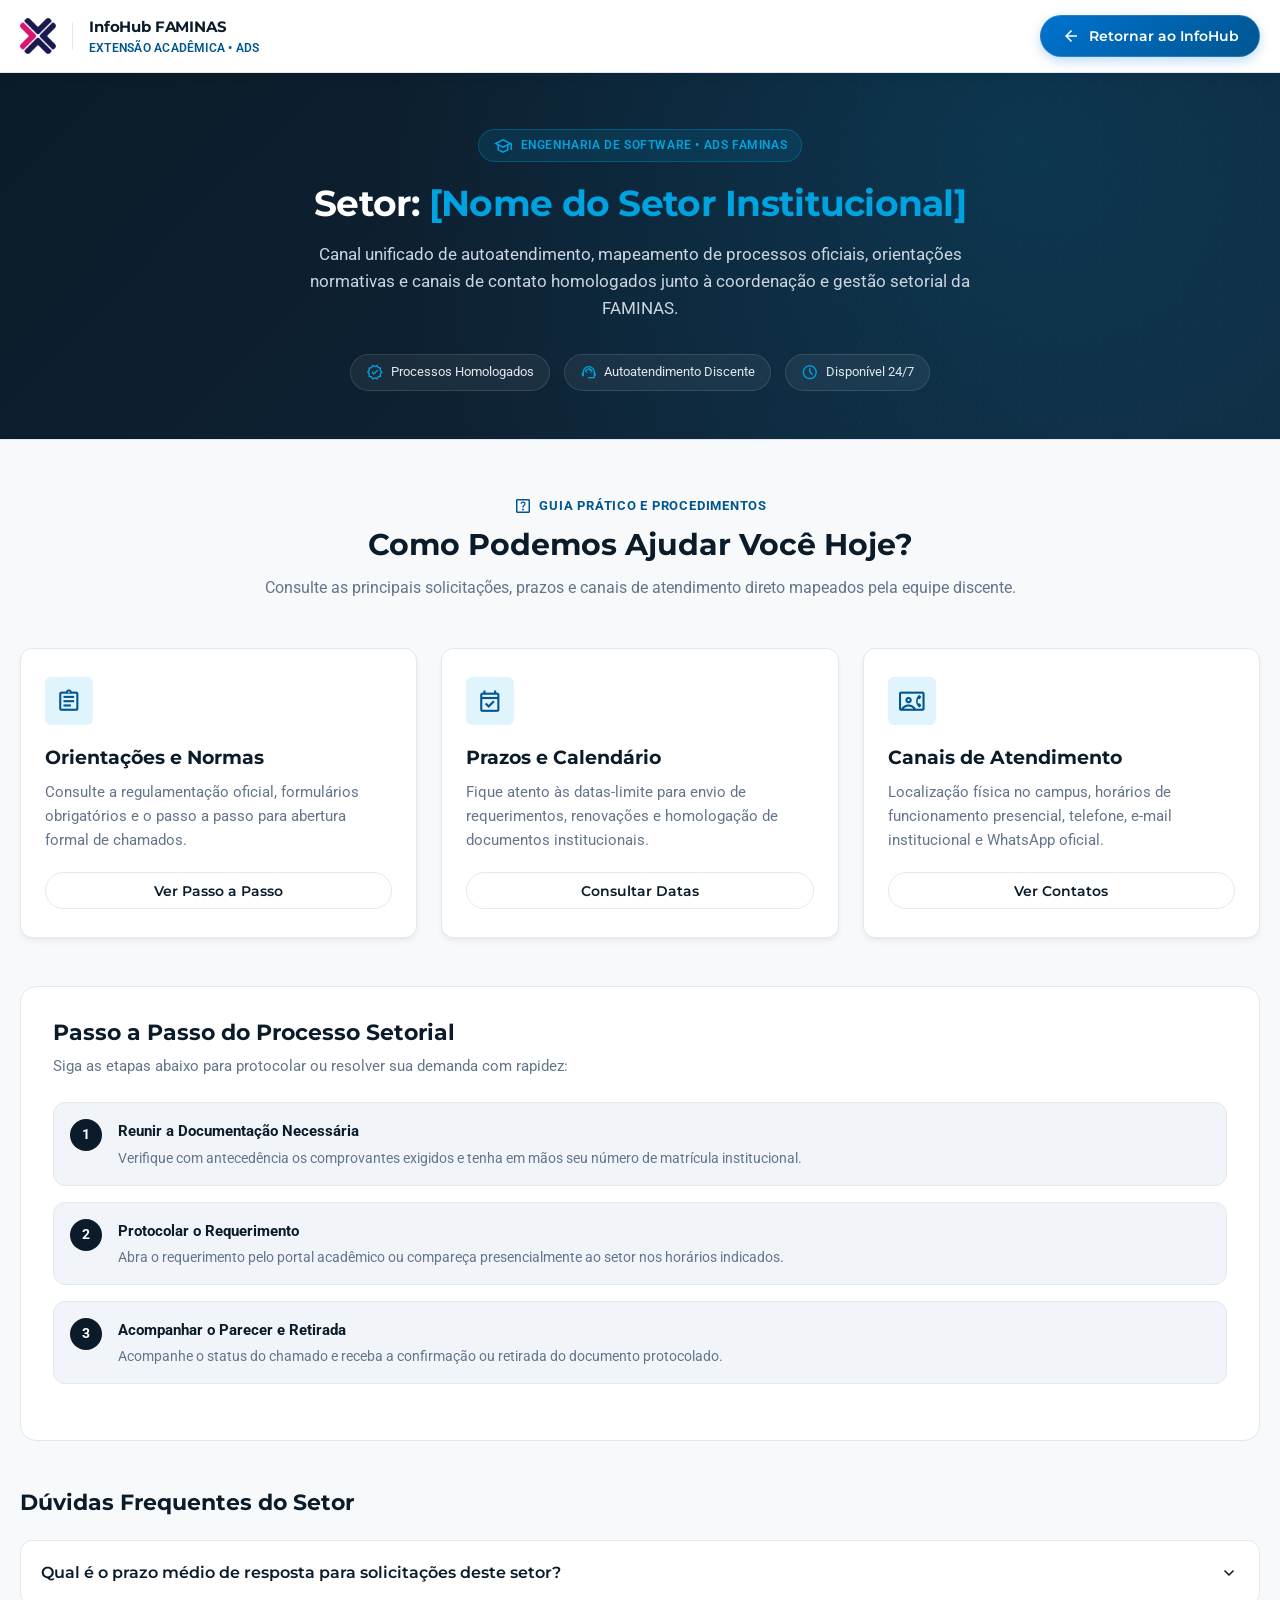
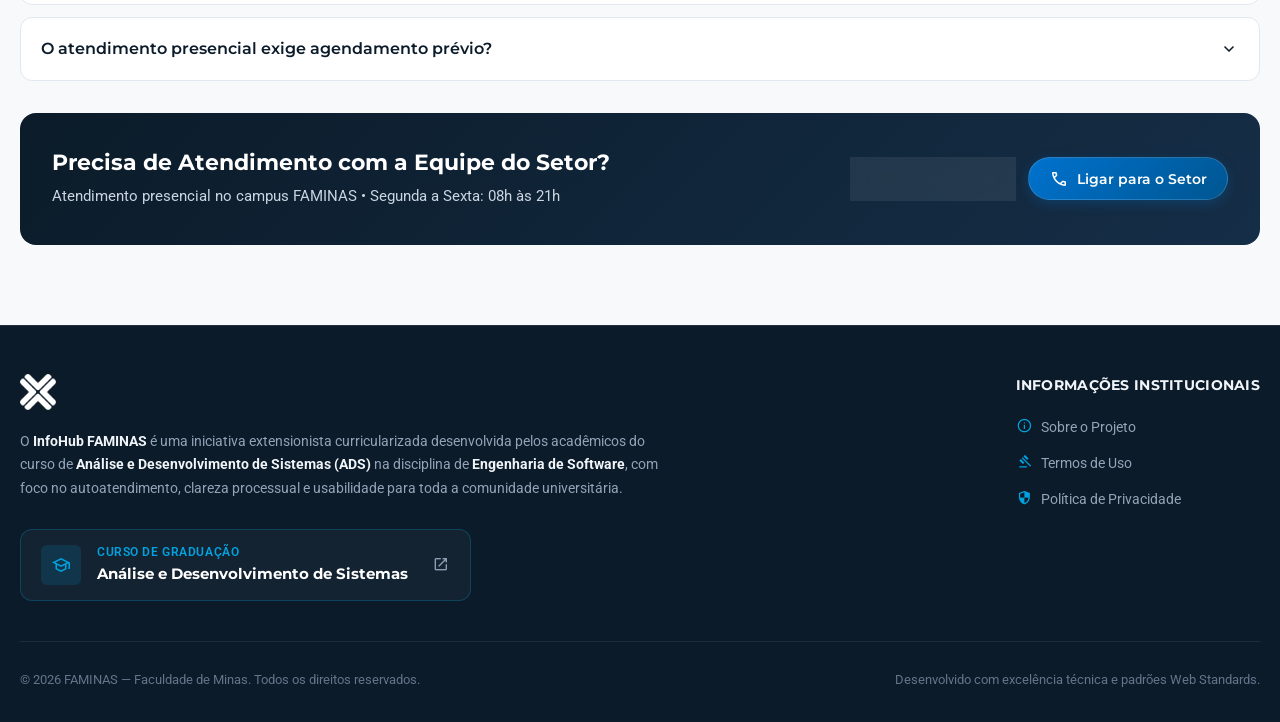
==== index.html @ f0efd8c1 "Initial commit: InfoHub Faminas Template" ====
<!DOCTYPE html>
<html lang="pt-BR">

<head>
  <meta charset="UTF-8" />
  <meta name="viewport" content="width=device-width, initial-scale=1.0" />
  
  <!-- ====================================================================
       ATENÇÃO ESTUDANTES: 
       Ajuste a tag <title> e a <meta description> para o nome do seu setor.
       Exemplo: "Achados e Perdidos — InfoHub FAMINAS"
       ==================================================================== -->
  <title>Setor: [Nome do Setor] — InfoHub FAMINAS</title>
  <meta name="description"
    content="Canal de autoatendimento institucional desenvolvido pelos discentes de Análise e Desenvolvimento de Sistemas (ADS) na disciplina de Engenharia de Software da FAMINAS." />

  <link rel="icon" type="image/png" href="./assets/images/logo-faminas.png" />

  <!-- Google Fonts & Material Symbols Oficiais FAMINAS -->
  <link rel="preconnect" href="https://fonts.googleapis.com" />
  <link rel="preconnect" href="https://fonts.gstatic.com" crossorigin />
  <link
    href="https://fonts.googleapis.com/css2?family=Montserrat:wght@500;600;700&family=Red+Hat+Display:wght@500;700&family=Roboto:wght@300;400;500;700&display=swap"
    rel="stylesheet" />
  <link href="https://fonts.googleapis.com/css2?family=Material+Symbols+Outlined:opsz,wght,FILL,GRAD@24,400,0,0"
    rel="stylesheet" />

  <!-- Folhas de Estilo Institucionais (NÃO ALTERAR) -->
  <link rel="stylesheet" href="./css/variables.css" />
  <link rel="stylesheet" href="./css/base.css" />
  <link rel="stylesheet" href="./css/layout.css" />
  <link rel="stylesheet" href="./css/modais.css" />

  <!-- Folha de Estilo Customizada dos Estudantes (LIVRE PARA EDIÇÃO) -->
  <link rel="stylesheet" href="./css/custom.css" />
</head>

<body>
  <!-- ====================================================================
       CABEÇALHO INSTITUCIONAL OFICIAL (NÃO ALTERAR)
       O botão de ação direciona o discente de volta ao InfoHub principal.
       ==================================================================== -->
  <header id="main-header" class="site-header">
    <div class="header-container container">
      <div class="brand-wrapper">
        <a href="https://infohub-faminas.vercel.app" class="brand-link" aria-label="InfoHub FAMINAS - Página Inicial">
          <img src="./assets/images/logo-faminas.png" alt="Logomarca Oficial FAMINAS" class="brand-logo" />
        </a>
        <div class="brand-divider" aria-hidden="true"></div>
        <div class="brand-meta">
          <span class="brand-title">InfoHub FAMINAS</span>
          <span class="brand-subtitle">Extensão Acadêmica • ADS</span>
        </div>
      </div>

      <div class="header-actions">
        <!-- Botão oficial de retorno ao Hub Principal -->
        <a 
          href="https://infohub-faminas.vercel.app" 
          class="btn btn-primary-highlight btn-portal" 
          id="link-retornar-hub"
          aria-label="Retornar à página inicial do InfoHub FAMINAS"
        >
          <span class="material-symbols-outlined" aria-hidden="true">arrow_back</span>
          <span>Retornar ao InfoHub</span>
        </a>
      </div>
    </div>
  </header>

  <!-- Área Principal da Solução Setorial -->
  <main id="main-content">
    <!-- ====================================================================
         SEÇÃO HERO INSTITUCIONAL
         ESTUDANTES: Ajuste APENAS o Título do Setor e a Descrição do Setor.
         As tags institucionais e badges não devem ser removidas.
         ==================================================================== -->
    <section id="hero" class="hero-section" aria-labelledby="hero-heading">
      <div class="hero-content container">
        <div class="hero-tag">
          <span class="material-symbols-outlined" aria-hidden="true">school</span>
          Engenharia de Software • ADS FAMINAS
        </div>

        <!-- [EDITÁVEL]: Nome do Setor -->
        <h1 id="hero-heading" class="hero-title">
          Setor: <span>[Nome do Setor Institucional]</span>
        </h1>

        <!-- [EDITÁVEL]: Descrição e Propósito do Setor apurados na entrevista -->
        <p class="hero-description">
          Canal unificado de autoatendimento, mapeamento de processos oficiais, orientações normativas e canais de contato homologados junto à coordenação e gestão setorial da FAMINAS.
        </p>

        <div class="hero-badges-group" aria-label="Informações do autoatendimento">
          <div class="hero-badge-item">
            <span class="material-symbols-outlined" aria-hidden="true">verified</span>
            <span>Processos Homologados</span>
          </div>
          <div class="hero-badge-item">
            <span class="material-symbols-outlined" aria-hidden="true">support_agent</span>
            <span>Autoatendimento Discente</span>
          </div>
          <div class="hero-badge-item">
            <span class="material-symbols-outlined" aria-hidden="true">schedule</span>
            <span>Disponível 24/7</span>
          </div>
        </div>
      </div>
    </section>

    <!-- ====================================================================
         ÁREA CENTRAL LIVRE PARA OS ESTUDANTES (FEATURES DO SETOR)
         Vocês têm total liberdade para estruturar esta área central conforme
         os requisitos, fluxos e necessidades identificados nas entrevistas.
         
         REQUISITO: Utilize HTML5 semântico (section, article, div, ul, details).
         Para criar estilos novos, edite o arquivo "css/custom.css".
         ==================================================================== -->
    <section id="features" class="sector-content-section" aria-labelledby="sector-content-heading">
      <div class="container">
        
        <!-- Cabeçalho da Seção Central -->
        <div class="sector-section-header">
          <div class="sector-section-tag">
            <span class="material-symbols-outlined" aria-hidden="true">help_center</span>
            <span>Guia Prático e Procedimentos</span>
          </div>
          <h2 id="sector-content-heading" class="sector-section-title">
            Como Podemos Ajudar Você Hoje?
          </h2>
          <p class="sector-section-subtitle">
            Consulte as principais solicitações, prazos e canais de atendimento direto mapeados pela equipe discente.
          </p>
        </div>

        <!-- EXEMPLO DE BLOCO 1: Grid de Tópicos / Serviços Frequentes -->
        <div class="sector-grid">
          <article class="sector-card">
            <div class="sector-card-icon" aria-hidden="true">
              <span class="material-symbols-outlined">assignment</span>
            </div>
            <h3 class="sector-card-title">Orientações e Normas</h3>
            <p class="sector-card-text">
              Consulte a regulamentação oficial, formulários obrigatórios e o passo a passo para abertura formal de chamados.
            </p>
            <a href="#fluxo" class="btn btn-outline-light" style="color: var(--color-primary-navy) !important; border-color: var(--color-border);">
              Ver Passo a Passo
            </a>
          </article>

          <article class="sector-card">
            <div class="sector-card-icon" aria-hidden="true">
              <span class="material-symbols-outlined">event_available</span>
            </div>
            <h3 class="sector-card-title">Prazos e Calendário</h3>
            <p class="sector-card-text">
              Fique atento às datas-limite para envio de requerimentos, renovações e homologação de documentos institucionais.
            </p>
            <a href="#prazos" class="btn btn-outline-light" style="color: var(--color-primary-navy) !important; border-color: var(--color-border);">
              Consultar Datas
            </a>
          </article>

          <article class="sector-card">
            <div class="sector-card-icon" aria-hidden="true">
              <span class="material-symbols-outlined">contact_phone</span>
            </div>
            <h3 class="sector-card-title">Canais de Atendimento</h3>
            <p class="sector-card-text">
              Localização física no campus, horários de funcionamento presencial, telefone, e-mail institucional e WhatsApp oficial.
            </p>
            <a href="#contato" class="btn btn-outline-light" style="color: var(--color-primary-navy) !important; border-color: var(--color-border);">
              Ver Contatos
            </a>
          </article>
        </div>

        <!-- EXEMPLO DE BLOCO 2: Fluxo Passo a Passo -->
        <div id="fluxo" style="margin-top: 3rem; background: var(--color-bg-card); padding: 2rem; border-radius: var(--radius-lg); border: 1px solid var(--color-border);">
          <h3 style="font-size: 1.35rem; color: var(--color-primary-navy); margin-bottom: 0.5rem;">
            Passo a Passo do Processo Setorial
          </h3>
          <p style="color: var(--color-text-muted); font-size: 0.95rem; margin-bottom: 1.5rem;">
            Siga as etapas abaixo para protocolar ou resolver sua demanda com rapidez:
          </p>

          <ol class="process-steps-list">
            <li class="process-step-item">
              <span class="step-number">1</span>
              <div class="step-content">
                <strong>Reunir a Documentação Necessária</strong>
                <p>Verifique com antecedência os comprovantes exigidos e tenha em mãos seu número de matrícula institucional.</p>
              </div>
            </li>
            <li class="process-step-item">
              <span class="step-number">2</span>
              <div class="step-content">
                <strong>Protocolar o Requerimento</strong>
                <p>Abra o requerimento pelo portal acadêmico ou compareça presencialmente ao setor nos horários indicados.</p>
              </div>
            </li>
            <li class="process-step-item">
              <span class="step-number">3</span>
              <div class="step-content">
                <strong>Acompanhar o Parecer e Retirada</strong>
                <p>Acompanhe o status do chamado e receba a confirmação ou retirada do documento protocolado.</p>
              </div>
            </li>
          </ol>
        </div>

        <!-- EXEMPLO DE BLOCO 3: Perguntas Frequentes (FAQ) -->
        <div style="margin-top: 3rem;">
          <h3 style="font-size: 1.35rem; color: var(--color-primary-navy); margin-bottom: 1rem;">
            Dúvidas Frequentes do Setor
          </h3>
          <div class="faq-accordion">
            <details class="faq-item">
              <summary class="faq-summary">
                <span>Qual é o prazo médio de resposta para solicitações deste setor?</span>
                <span class="material-symbols-outlined" aria-hidden="true">expand_more</span>
              </summary>
              <div class="faq-content">
                O prazo de análise institucional varia entre 2 a 5 dias úteis, dependendo da complexidade do requerimento e do calendário acadêmico vigente.
              </div>
            </details>
            <details class="faq-item">
              <summary class="faq-summary">
                <span>O atendimento presencial exige agendamento prévio?</span>
                <span class="material-symbols-outlined" aria-hidden="true">expand_more</span>
              </summary>
              <div class="faq-content">
                Para a maioria dos serviços o atendimento é por ordem de chegada na recepção do setor. Em períodos de pico de matrícula ou eventos especiais, recomenda-se verificar aviso oficial.
              </div>
            </details>
          </div>
        </div>

        <!-- EXEMPLO DE BLOCO 4: Banner de Contato Oficial -->
        <div id="contato" class="contact-banner">
          <div class="contact-banner-meta">
            <h3>Precisa de Atendimento com a Equipe do Setor?</h3>
            <p>Atendimento presencial no campus FAMINAS • Segunda a Sexta: 08h às 21h</p>
          </div>
          <div class="contact-banner-actions">
            <a href="mailto:atendimento@faminas.edu.br" class="btn btn-outline-light">
              <span class="material-symbols-outlined" aria-hidden="true">mail</span>
              <span>Enviar E-mail</span>
            </a>
            <a href="tel:+553237297000" class="btn btn-primary-highlight">
              <span class="material-symbols-outlined" aria-hidden="true">call</span>
              <span>Ligar para o Setor</span>
            </a>
          </div>
        </div>

      </div>
    </section>
  </main>

  <!-- ====================================================================
       RODAPÉ INSTITUCIONAL OFICIAL (RIGOROSAMENTE INALTERADO)
       Preserva a identidade, créditos acadêmicos de ADS e modais legais.
       ==================================================================== -->
  <footer id="main-footer" class="site-footer">
    <div class="footer-main">
      <div class="footer-info">
        <img src="./assets/images/logo-faminas.png" alt="FAMINAS" class="footer-logo" />
        <p class="footer-text">
          O <strong>InfoHub FAMINAS</strong> é uma iniciativa extensionista curricularizada desenvolvida pelos
          acadêmicos do curso de <strong>Análise e Desenvolvimento de Sistemas (ADS)</strong> na disciplina de
          <strong>Engenharia de Software</strong>, com foco no autoatendimento, clareza processual e usabilidade para
          toda a comunidade universitária.
        </p>

        <div class="footer-course-highlight">
          <a 
            href="https://www.unifaminas.edu.br/cursos/analise-e-desenvolvimento-de-sistemas" 
            target="_blank" 
            rel="noopener noreferrer" 
            class="footer-course-card"
            id="link-curso-ads"
            aria-label="Conheça o curso de Análise e Desenvolvimento de Sistemas na UNIFAMINAS em nova janela"
          >
            <div class="footer-course-icon" aria-hidden="true">
              <span class="material-symbols-outlined">school</span>
            </div>
            <div class="footer-course-meta">
              <span class="footer-course-label">Curso de Graduação</span>
              <strong class="footer-course-title">Análise e Desenvolvimento de Sistemas</strong>
            </div>
            <span class="material-symbols-outlined footer-course-arrow" aria-hidden="true">open_in_new</span>
          </a>
        </div>
      </div>

      <div class="footer-links-group">
        <span class="footer-links-title">Informações Institucionais</span>
        <nav class="footer-nav" aria-label="Links institucionais e termos">
          <button type="button" class="footer-link-btn" id="btn-modal-sobre" data-modal="sobre">
            <span class="material-symbols-outlined" aria-hidden="true">info</span>
            Sobre o Projeto
          </button>
          <button type="button" class="footer-link-btn" id="btn-modal-termos" data-modal="termos">
            <span class="material-symbols-outlined" aria-hidden="true">gavel</span>
            Termos de Uso
          </button>
          <button type="button" class="footer-link-btn" id="btn-modal-privacidade" data-modal="privacidade">
            <span class="material-symbols-outlined" aria-hidden="true">security</span>
            Política de Privacidade
          </button>
        </nav>
      </div>
    </div>

    <div class="footer-bottom">
      <p>&copy; 2026 FAMINAS — Faculdade de Minas. Todos os direitos reservados.</p>
      <p>Desenvolvido com excelência técnica e padrões Web Standards.</p>
    </div>
  </footer>

  <!-- Contêiner de Modais Sobrepostos -->
  <div id="modals-root" aria-live="polite"></div>

  <!-- Script de Inicialização da Aplicação -->
  <script type="module" src="./js/app.js"></script>
</body>

</html>
---- css/variables.css ----
/* ==========================================================================
   DESIGN TOKENS INSTITUCIONAIS - FAMINAS / EDUCAHUB
   ATENÇÃO ESTUDANTES: NÃO ALTERE ESTE ARQUIVO!
   As cores, tipografia, raios e sombras oficiais devem permanecer inalterados
   para garantir a identidade visual unificada do ecossistema FAMINAS.
   Para estilos específicos do seu setor, utilize exclusivamente: css/custom.css
   ========================================================================== */

:root {
  /* Cores Primárias e Institucionais */
  --color-primary-navy: #0B1B29;
  --color-primary-navy-light: #132A3E;
  --color-primary-blue: #005691;
  --color-primary-accent: #0072CE;
  --color-cyan-faminas: #00A3E0;
  --color-cyan-faminas-soft: rgba(0, 163, 224, 0.12);

  /* Neutros e Superfícies */
  --color-bg-page: #F8F9FA;
  --color-bg-card: #FFFFFF;
  --color-bg-surface: #F1F5F9;
  --color-bg-subtle: #E9ECEF;
  --color-border: #E2E8F0;
  --color-border-hover: #CBD5E1;

  /* Tipografia e Textos */
  --color-text-main: #1E293B;
  --color-text-muted: #64748B;
  --color-text-light: #94A3B8;
  --color-text-inverse: #FFFFFF;
  --color-text-inverse-muted: #CBD5E1;

  /* Status e Alertas */
  --color-status-active: #10B981;
  --color-status-active-bg: rgba(16, 185, 129, 0.12);
  --color-status-pending: #F59E0B;
  --color-status-pending-bg: rgba(245, 158, 11, 0.12);

  /* Tipografia Oficial */
  --font-family-base: 'Roboto', -apple-system, BlinkMacSystemFont, 'Segoe UI', sans-serif;
  --font-family-heading: 'Montserrat', 'Red Hat Display', sans-serif;

  /* Dimensões, Espaçamentos e Raios */
  --radius-sm: 6px;
  --radius-md: 12px;
  --radius-lg: 16px;
  --radius-pill: 9999px;

  /* Sombras */
  --shadow-sm: 0 1px 2px 0 rgba(11, 27, 41, 0.05);
  --shadow-card: 0 4px 6px -1px rgba(11, 27, 41, 0.06), 0 2px 4px -2px rgba(11, 27, 41, 0.04);
  --shadow-hover: 0 12px 20px -3px rgba(11, 27, 41, 0.12), 0 4px 6px -4px rgba(11, 27, 41, 0.08);
  --shadow-header: 0 2px 10px rgba(11, 27, 41, 0.08);

  /* Transições */
  --transition-fast: 0.2s ease;
  --transition-smooth: 0.3s cubic-bezier(0.4, 0, 0.2, 1);
  --max-width: 1280px;
}
---- css/base.css ----
/* ==========================================================================
   ESTILOS BASE, RESET SEMÂNTICO E UTILITÁRIOS - NÃO ALTERAR
   Garante a consistência de renderização em todos os navegadores.
   ========================================================================== */

*, *::before, *::after {
  box-sizing: border-box;
  margin: 0;
  padding: 0;
}

html {
  scroll-behavior: smooth;
  font-size: 16px;
}

body {
  font-family: var(--font-family-base);
  background-color: var(--color-bg-page);
  color: var(--color-text-main);
  line-height: 1.6;
  min-height: 100vh;
  display: flex;
  flex-direction: column;
  -webkit-font-smoothing: antialiased;
}

main {
  flex: 1;
}

/* Tipografia Base */
h1, h2, h3, h4, h5, h6 {
  font-family: var(--font-family-heading);
  color: var(--color-primary-navy);
  font-weight: 700;
  line-height: 1.25;
}

a {
  color: var(--color-primary-blue);
  text-decoration: none;
  transition: color var(--transition-fast);
}

a:hover {
  color: var(--color-primary-accent);
}

img {
  max-width: 100%;
  height: auto;
  display: block;
}

/* Container de Largura Padrão */
.container {
  width: 100%;
  max-width: var(--max-width);
  margin: 0 auto;
  padding: 0 1.25rem;
}

/* Botões Institucionais */
.btn {
  display: inline-flex;
  align-items: center;
  justify-content: center;
  gap: 0.5rem;
  padding: 0.65rem 1.25rem;
  font-family: var(--font-family-heading);
  font-size: 0.875rem;
  font-weight: 600;
  border-radius: var(--radius-pill);
  cursor: pointer;
  border: 1px solid transparent;
  transition: all var(--transition-smooth);
  text-decoration: none;
  line-height: 1;
}

.btn-primary-highlight {
  background: linear-gradient(135deg, var(--color-primary-accent) 0%, var(--color-primary-blue) 100%);
  color: var(--color-text-inverse) !important;
  box-shadow: 0 4px 12px rgba(0, 114, 206, 0.25);
  border: 1px solid rgba(255, 255, 255, 0.15);
}

.btn-primary-highlight:hover {
  background: linear-gradient(135deg, var(--color-cyan-faminas) 0%, var(--color-primary-accent) 100%);
  color: var(--color-text-inverse) !important;
  box-shadow: 0 6px 16px rgba(0, 163, 224, 0.35);
  transform: translateY(-1px);
}

.btn-outline-light {
  background: rgba(255, 255, 255, 0.08);
  color: var(--color-text-inverse) !important;
  border: 1px solid rgba(255, 255, 255, 0.25);
  backdrop-filter: blur(8px);
}

.btn-outline-light:hover {
  background: rgba(255, 255, 255, 0.18);
  border-color: rgba(255, 255, 255, 0.4);
}

/* Badges Institucionais */
.badge-pill {
  display: inline-flex;
  align-items: center;
  gap: 0.35rem;
  padding: 0.35rem 0.85rem;
  font-size: 0.75rem;
  font-weight: 600;
  border-radius: var(--radius-pill);
  letter-spacing: 0.03em;
  text-transform: uppercase;
}

.badge-cyan {
  background-color: var(--color-cyan-faminas-soft);
  color: var(--color-cyan-faminas);
  border: 1px solid rgba(0, 163, 224, 0.3);
}

.badge-navy {
  background-color: rgba(11, 27, 41, 0.08);
  color: var(--color-primary-navy);
  border: 1px solid rgba(11, 27, 41, 0.15);
}

/* Ícones de Fonte Material Symbols */
.material-symbols-outlined {
  font-family: 'Material Symbols Outlined';
  font-weight: normal;
  font-style: normal;
  font-size: 1.25rem;
  line-height: 1;
  display: inline-block;
  white-space: nowrap;
  vertical-align: middle;
}
---- css/layout.css ----
/* ==========================================================================
   LAYOUT INSTITUCIONAL: HEADER, HERO & FOOTER - NÃO ALTERAR
   Garante a identidade visual padrão do InfoHub FAMINAS.
   ========================================================================== */

/* ==========================================================================
   HEADER INSTITUCIONAL
   ========================================================================== */
.site-header {
  position: sticky;
  top: 0;
  z-index: 900;
  background-color: var(--color-bg-card);
  border-bottom: 1px solid var(--color-border);
  box-shadow: 0 2px 12px rgba(11, 27, 41, 0.06);
}

.header-container {
  display: flex;
  align-items: center;
  justify-content: space-between;
  height: 4.5rem;
  padding: 0 1.25rem;
}

.brand-wrapper {
  display: flex;
  align-items: center;
  gap: 1rem;
  flex-shrink: 0;
}

.brand-link {
  display: flex;
  align-items: center;
  text-decoration: none;
}

.brand-logo {
  height: 2.25rem;
  width: auto;
  object-fit: contain;
  flex-shrink: 0;
}

.brand-divider {
  width: 1px;
  height: 1.75rem;
  background-color: var(--color-border);
}

.brand-meta {
  display: flex;
  flex-direction: column;
  justify-content: center;
}

.brand-title {
  font-family: var(--font-family-heading);
  font-size: 0.95rem;
  font-weight: 700;
  color: var(--color-primary-navy);
  letter-spacing: -0.01em;
  white-space: nowrap;
}

.brand-subtitle {
  font-size: 0.72rem;
  color: var(--color-primary-blue);
  font-weight: 600;
  letter-spacing: 0.02em;
  text-transform: uppercase;
  white-space: nowrap;
}

.header-actions {
  display: flex;
  align-items: center;
  gap: 0.75rem;
  flex-shrink: 0;
}

/* ==========================================================================
   HERO SECTION INSTITUCIONAL
   ========================================================================== */
.hero-section {
  position: relative;
  background: radial-gradient(circle at 80% 20%, rgba(0, 163, 224, 0.15) 0%, transparent 60%),
              linear-gradient(135deg, var(--color-primary-navy) 0%, #11283D 100%);
  color: var(--color-text-inverse);
  padding: 3.5rem 1.25rem 3rem;
  border-bottom: 1px solid var(--color-border);
  overflow: hidden;
}

.hero-section::before {
  content: '';
  position: absolute;
  top: 0;
  right: 0;
  width: 450px;
  height: 100%;
  background-image: radial-gradient(rgba(0, 114, 206, 0.12) 1px, transparent 1px);
  background-size: 20px 20px;
  opacity: 0.8;
  pointer-events: none;
}

.hero-content {
  position: relative;
  max-width: 840px;
  margin: 0 auto;
  text-align: center;
}

.hero-tag {
  display: inline-flex;
  align-items: center;
  gap: 0.5rem;
  background: rgba(0, 163, 224, 0.12);
  color: var(--color-cyan-faminas);
  border: 1px solid rgba(0, 163, 224, 0.3);
  padding: 0.35rem 0.85rem;
  border-radius: var(--radius-pill);
  font-size: 0.75rem;
  font-weight: 600;
  letter-spacing: 0.05em;
  text-transform: uppercase;
  margin-bottom: 1.25rem;
}

.hero-title {
  font-size: 2.25rem;
  color: var(--color-text-inverse);
  margin-bottom: 1rem;
  letter-spacing: -0.02em;
  line-height: 1.2;
}

.hero-title span {
  color: var(--color-cyan-faminas);
}

.hero-description {
  font-size: 1.05rem;
  color: var(--color-text-inverse-muted);
  max-width: 720px;
  margin: 0 auto 2rem;
  line-height: 1.6;
}

.hero-badges-group {
  display: flex;
  flex-wrap: wrap;
  justify-content: center;
  gap: 0.85rem;
}

.hero-badge-item {
  display: inline-flex;
  align-items: center;
  gap: 0.4rem;
  background: rgba(255, 255, 255, 0.06);
  border: 1px solid rgba(255, 255, 255, 0.12);
  padding: 0.45rem 0.95rem;
  border-radius: var(--radius-pill);
  font-size: 0.8rem;
  color: #E2E8F0;
  backdrop-filter: blur(4px);
}

.hero-badge-item .material-symbols-outlined {
  color: var(--color-cyan-faminas);
  font-size: 1.1rem;
}

/* ==========================================================================
   SEÇÃO DO CONTEÚDO CENTRAL DO SETOR
   ========================================================================== */
.sector-content-section {
  padding: 3.5rem 0 5rem;
  background-color: var(--color-bg-page);
}

.sector-section-header {
  text-align: center;
  max-width: 780px;
  margin: 0 auto 3rem;
}

.sector-section-tag {
  display: inline-flex;
  align-items: center;
  gap: 0.4rem;
  color: var(--color-primary-blue);
  font-size: 0.8rem;
  font-weight: 700;
  text-transform: uppercase;
  letter-spacing: 0.06em;
  margin-bottom: 0.6rem;
}

.sector-section-title {
  font-size: 1.85rem;
  color: var(--color-primary-navy);
  margin-bottom: 0.75rem;
}

.sector-section-subtitle {
  font-size: 1rem;
  color: var(--color-text-muted);
  line-height: 1.6;
}

/* ==========================================================================
   FOOTER INSTITUCIONAL - RIGOROSAMENTE INALTERADO
   ========================================================================== */
.site-footer {
  background-color: var(--color-primary-navy);
  color: var(--color-text-inverse-muted);
  border-top: 1px solid rgba(255, 255, 255, 0.1);
  padding: 3rem 1.25rem 2rem;
  margin-top: auto;
}

.footer-main {
  display: flex;
  flex-direction: column;
  gap: 2rem;
  max-width: var(--max-width);
  margin: 0 auto;
  padding-bottom: 2.5rem;
  border-bottom: 1px solid rgba(255, 255, 255, 0.08);
}

@media (min-width: 768px) {
  .footer-main {
    flex-direction: row;
    justify-content: space-between;
    align-items: flex-start;
  }
}

.footer-info {
  max-width: 650px;
}

.footer-logo {
  height: 2.25rem;
  width: auto;
  margin-bottom: 1.25rem;
  filter: brightness(0) invert(1);
}

.footer-text {
  font-size: 0.9rem;
  line-height: 1.65;
  color: #94A3B8;
  margin-bottom: 1.75rem;
}

.footer-text strong {
  color: #F1F5F9;
}

/* Card em destaque para o curso de ADS */
.footer-course-highlight {
  margin-top: 0.5rem;
}

.footer-course-card {
  display: inline-flex;
  align-items: center;
  gap: 1rem;
  padding: 0.85rem 1.25rem;
  background: rgba(255, 255, 255, 0.04);
  border: 1px solid rgba(0, 163, 224, 0.25);
  border-radius: var(--radius-md);
  text-decoration: none;
  transition: all var(--transition-smooth);
}

.footer-course-card:hover {
  background: rgba(0, 163, 224, 0.1);
  border-color: var(--color-cyan-faminas);
  transform: translateY(-2px);
  box-shadow: 0 4px 14px rgba(0, 163, 224, 0.2);
}

.footer-course-icon {
  display: flex;
  align-items: center;
  justify-content: center;
  width: 2.5rem;
  height: 2.5rem;
  background: rgba(0, 163, 224, 0.15);
  border-radius: var(--radius-sm);
  color: var(--color-cyan-faminas);
}

.footer-course-meta {
  display: flex;
  flex-direction: column;
}

.footer-course-label {
  font-size: 0.72rem;
  text-transform: uppercase;
  letter-spacing: 0.05em;
  color: var(--color-cyan-faminas);
  font-weight: 600;
}

.footer-course-title {
  font-family: var(--font-family-heading);
  font-size: 0.95rem;
  color: #FFFFFF;
  font-weight: 700;
}

.footer-course-arrow {
  color: #94A3B8;
  font-size: 1.1rem;
  margin-left: 0.5rem;
  transition: transform var(--transition-fast), color var(--transition-fast);
}

.footer-course-card:hover .footer-course-arrow {
  transform: translateX(3px) translateY(-1px);
  color: var(--color-cyan-faminas);
}

/* Grupo de Links Institucionais (Modais) */
.footer-links-group {
  display: flex;
  flex-direction: column;
  gap: 0.75rem;
}

.footer-links-title {
  font-family: var(--font-family-heading);
  font-size: 0.9rem;
  font-weight: 700;
  color: #F1F5F9;
  letter-spacing: 0.02em;
  text-transform: uppercase;
  margin-bottom: 0.25rem;
}

.footer-nav {
  display: flex;
  flex-direction: column;
  gap: 0.5rem;
}

.footer-link-btn {
  background: transparent;
  border: none;
  color: #94A3B8;
  font-family: var(--font-family-base);
  font-size: 0.875rem;
  text-align: left;
  cursor: pointer;
  padding: 0.35rem 0;
  display: inline-flex;
  align-items: center;
  gap: 0.5rem;
  transition: color var(--transition-fast), transform var(--transition-fast);
}

.footer-link-btn:hover {
  color: var(--color-cyan-faminas);
  transform: translateX(4px);
}

.footer-link-btn .material-symbols-outlined {
  font-size: 1.05rem;
  color: var(--color-cyan-faminas);
}

.footer-bottom {
  display: flex;
  flex-direction: column;
  align-items: center;
  justify-content: space-between;
  gap: 0.75rem;
  max-width: var(--max-width);
  margin: 1.75rem auto 0;
  font-size: 0.8rem;
  color: #64748B;
  text-align: center;
}

@media (min-width: 768px) {
  .footer-bottom {
    flex-direction: row;
    text-align: left;
  }
}

/* ==========================================================================
   RESPONSIVIDADE GERAL
   ========================================================================== */
@media (max-width: 640px) {
  .hero-title {
    font-size: 1.85rem;
  }
  .hero-description {
    font-size: 0.95rem;
  }
  .header-container {
    height: 4rem;
  }
  .brand-logo {
    height: 1.85rem;
  }
  .brand-title {
    font-size: 0.85rem;
  }
  .brand-subtitle {
    font-size: 0.65rem;
  }
  .btn-portal span:last-child {
    display: none;
  }
}
---- css/modais.css ----
/* ==========================================================================
   MODAIS SOBREPOSTOS INSTITUCIONAIS - NÃO ALTERAR
   Suporte a acessibilidade, backdrop com desfoque, tecla Escape e gaveta móvel.
   ========================================================================== */

/* Bloqueio de scroll no corpo da página quando o modal estiver ativo */
body.modal-open {
  overflow: hidden;
  touch-action: none;
}

/* Fundo escuro com desfoque */
.modal-backdrop {
  position: fixed;
  inset: 0;
  background-color: rgba(11, 27, 41, 0.75);
  backdrop-filter: blur(6px);
  -webkit-backdrop-filter: blur(6px);
  z-index: 1000;
  opacity: 0;
  visibility: hidden;
  transition: opacity var(--transition-smooth), visibility var(--transition-smooth);
}

.modal-backdrop.is-active {
  opacity: 1;
  visibility: visible;
}

/* Contêiner da Janela / Diálogo do Modal */
.modal-dialog {
  position: fixed;
  top: 50%;
  left: 50%;
  transform: translate(-50%, -46%) scale(0.96);
  width: 92%;
  max-width: 680px;
  max-height: 88vh;
  background-color: var(--color-bg-card);
  border-radius: var(--radius-lg);
  box-shadow: 0 25px 50px -12px rgba(11, 27, 41, 0.35);
  border: 1px solid var(--color-border);
  z-index: 1001;
  display: flex;
  flex-direction: column;
  opacity: 0;
  visibility: hidden;
  transition: all var(--transition-smooth);
  overflow: hidden;
}

.modal-dialog.is-active {
  opacity: 1;
  visibility: visible;
  transform: translate(-50%, -50%) scale(1);
}

/* Modo Gaveta (Drawer) em Telas Menores */
@media (max-width: 640px) {
  .modal-dialog {
    top: auto;
    bottom: 0;
    left: 0;
    right: 0;
    width: 100%;
    max-width: 100%;
    max-height: 90vh;
    border-bottom-left-radius: 0;
    border-bottom-right-radius: 0;
    border-top-left-radius: 20px;
    border-top-right-radius: 20px;
    transform: translateY(100%);
  }

  .modal-dialog.is-active {
    transform: translateY(0);
  }
}

/* Cabeçalho do Modal */
.modal-header {
  display: flex;
  align-items: center;
  justify-content: space-between;
  padding: 1.25rem 1.5rem;
  background-color: var(--color-primary-navy);
  color: var(--color-text-inverse);
  border-bottom: 1px solid rgba(255, 255, 255, 0.1);
}

.modal-title-wrapper {
  display: flex;
  align-items: center;
  gap: 0.75rem;
}

.modal-header-icon {
  display: flex;
  align-items: center;
  justify-content: center;
  width: 2.25rem;
  height: 2.25rem;
  background-color: rgba(0, 163, 224, 0.15);
  color: var(--color-cyan-faminas);
  border-radius: var(--radius-sm);
}

.modal-title {
  font-size: 1.15rem;
  color: var(--color-text-inverse);
  margin: 0;
  font-weight: 700;
}

.modal-close-btn {
  background: transparent;
  border: none;
  color: #94A3B8;
  cursor: pointer;
  padding: 0.35rem;
  display: flex;
  align-items: center;
  justify-content: center;
  border-radius: var(--radius-sm);
  transition: all var(--transition-fast);
}

.modal-close-btn:hover,
.modal-close-btn:focus-visible {
  color: var(--color-text-inverse);
  background-color: rgba(255, 255, 255, 0.1);
  outline: none;
}

/* Corpo com Rolagem */
.modal-body {
  padding: 1.75rem 1.5rem;
  overflow-y: auto;
  font-size: 0.95rem;
  line-height: 1.7;
  color: var(--color-text-main);
  flex: 1;
}

.modal-body h3 {
  font-size: 1.1rem;
  color: var(--color-primary-navy);
  margin-top: 1.5rem;
  margin-bottom: 0.5rem;
}

.modal-body h3:first-child {
  margin-top: 0;
}

.modal-body p {
  margin-bottom: 1rem;
  color: #334155;
}

.modal-body ul {
  margin-bottom: 1.25rem;
  padding-left: 1.5rem;
}

.modal-body li {
  margin-bottom: 0.5rem;
  color: #334155;
}

.modal-highlight-box {
  background-color: var(--color-bg-surface);
  border-left: 4px solid var(--color-cyan-faminas);
  padding: 1rem 1.25rem;
  border-radius: 0 var(--radius-sm) var(--radius-sm) 0;
  margin: 1.25rem 0;
  font-size: 0.9rem;
  color: #1E293B;
}

/* Rodapé do Modal */
.modal-footer {
  padding: 1rem 1.5rem;
  background-color: var(--color-bg-surface);
  border-top: 1px solid var(--color-border);
  display: flex;
  justify-content: flex-end;
  gap: 0.75rem;
}

.modal-footer .btn {
  font-size: 0.85rem;
  padding: 0.5rem 1.2rem;
}
---- css/custom.css ----
/* ==========================================================================
   ESTILOS CUSTOMIZADOS DO SETOR - ÁREA LIVRE DOS ESTUDANTES
   Utilize este arquivo para adicionar estilos e componentes específicos
   da sua solução (cards, fluxogramas, tabelas de horários, FAQ, etc.).
   
   DICA: Utilize as variáveis oficiais de cor e espaçamento:
   var(--color-primary-navy)   -> #0B1B29 (Azul Marinho)
   var(--color-primary-blue)   -> #005691 (Azul Institucional)
   var(--color-cyan-faminas)   -> #00A3E0 (Ciano FAMINAS)
   var(--color-bg-card)        -> #FFFFFF (Fundo Branco)
   var(--radius-md)            -> 12px
   var(--shadow-card)          -> Sombra suave de card
   ========================================================================== */

/* Grid de Componentes do Setor */
.sector-grid {
  display: grid;
  grid-template-columns: 1fr;
  gap: 1.5rem;
  margin-bottom: 2.5rem;
}

@media (min-width: 768px) {
  .sector-grid {
    grid-template-columns: repeat(2, 1fr);
  }
}

@media (min-width: 1024px) {
  .sector-grid {
    grid-template-columns: repeat(3, 1fr);
  }
}

/* Card Padrão de Informação do Setor */
.sector-card {
  background-color: var(--color-bg-card);
  border: 1px solid var(--color-border);
  border-radius: var(--radius-md);
  padding: 1.75rem 1.5rem;
  box-shadow: var(--shadow-card);
  display: flex;
  flex-direction: column;
  transition: all var(--transition-smooth);
  position: relative;
}

.sector-card:hover {
  transform: translateY(-3px);
  box-shadow: var(--shadow-hover);
  border-color: var(--color-border-hover);
}

.sector-card-icon {
  width: 3rem;
  height: 3rem;
  border-radius: var(--radius-sm);
  background-color: var(--color-cyan-faminas-soft);
  color: var(--color-primary-blue);
  display: flex;
  align-items: center;
  justify-content: center;
  margin-bottom: 1.25rem;
}

.sector-card-icon .material-symbols-outlined {
  font-size: 1.6rem;
}

.sector-card-title {
  font-size: 1.2rem;
  color: var(--color-primary-navy);
  margin-bottom: 0.75rem;
}

.sector-card-text {
  font-size: 0.92rem;
  color: var(--color-text-muted);
  line-height: 1.6;
  margin-bottom: 1.25rem;
  flex: 1;
}

/* Lista de Passos / Fluxo de Processo */
.process-steps-list {
  list-style: none;
  padding: 0;
  margin: 1.5rem 0;
  display: flex;
  flex-direction: column;
  gap: 1rem;
}

.process-step-item {
  display: flex;
  align-items: flex-start;
  gap: 1rem;
  padding: 1rem;
  background-color: var(--color-bg-surface);
  border-radius: var(--radius-md);
  border: 1px solid var(--color-border);
}

.step-number {
  display: flex;
  align-items: center;
  justify-content: center;
  width: 2rem;
  height: 2rem;
  background-color: var(--color-primary-navy);
  color: #FFFFFF;
  border-radius: var(--radius-pill);
  font-weight: 700;
  font-size: 0.85rem;
  flex-shrink: 0;
}

.step-content strong {
  display: block;
  color: var(--color-primary-navy);
  font-size: 0.95rem;
  margin-bottom: 0.25rem;
}

.step-content p {
  color: var(--color-text-muted);
  font-size: 0.88rem;
  line-height: 1.5;
  margin: 0;
}

/* Bloco de Contatos e Canais de Atendimento */
.contact-banner {
  background: linear-gradient(135deg, var(--color-primary-navy) 0%, #152E47 100%);
  border-radius: var(--radius-lg);
  padding: 2.25rem 2rem;
  color: #FFFFFF;
  display: flex;
  flex-direction: column;
  gap: 1.5rem;
  margin-top: 2rem;
}

@media (min-width: 768px) {
  .contact-banner {
    flex-direction: row;
    justify-content: space-between;
    align-items: center;
  }
}

.contact-banner-meta h3 {
  color: #FFFFFF;
  font-size: 1.35rem;
  margin-bottom: 0.5rem;
}

.contact-banner-meta p {
  color: #CBD5E1;
  font-size: 0.95rem;
  margin: 0;
}

.contact-banner-actions {
  display: flex;
  flex-wrap: wrap;
  gap: 0.75rem;
}

/* Accordion de Perguntas Frequentes (FAQ) */
.faq-accordion {
  display: flex;
  flex-direction: column;
  gap: 0.75rem;
  margin: 1.5rem 0;
}

.faq-item {
  background-color: var(--color-bg-card);
  border: 1px solid var(--color-border);
  border-radius: var(--radius-md);
  overflow: hidden;
  transition: border-color var(--transition-fast);
}

.faq-item[open] {
  border-color: var(--color-cyan-faminas);
  box-shadow: var(--shadow-sm);
}

.faq-summary {
  padding: 1.15rem 1.25rem;
  font-family: var(--font-family-heading);
  font-size: 1rem;
  font-weight: 600;
  color: var(--color-primary-navy);
  cursor: pointer;
  display: flex;
  align-items: center;
  justify-content: space-between;
  user-select: none;
}

.faq-summary::-webkit-details-marker {
  display: none;
}

.faq-content {
  padding: 0 1.25rem 1.25rem;
  font-size: 0.92rem;
  color: var(--color-text-muted);
  line-height: 1.6;
}
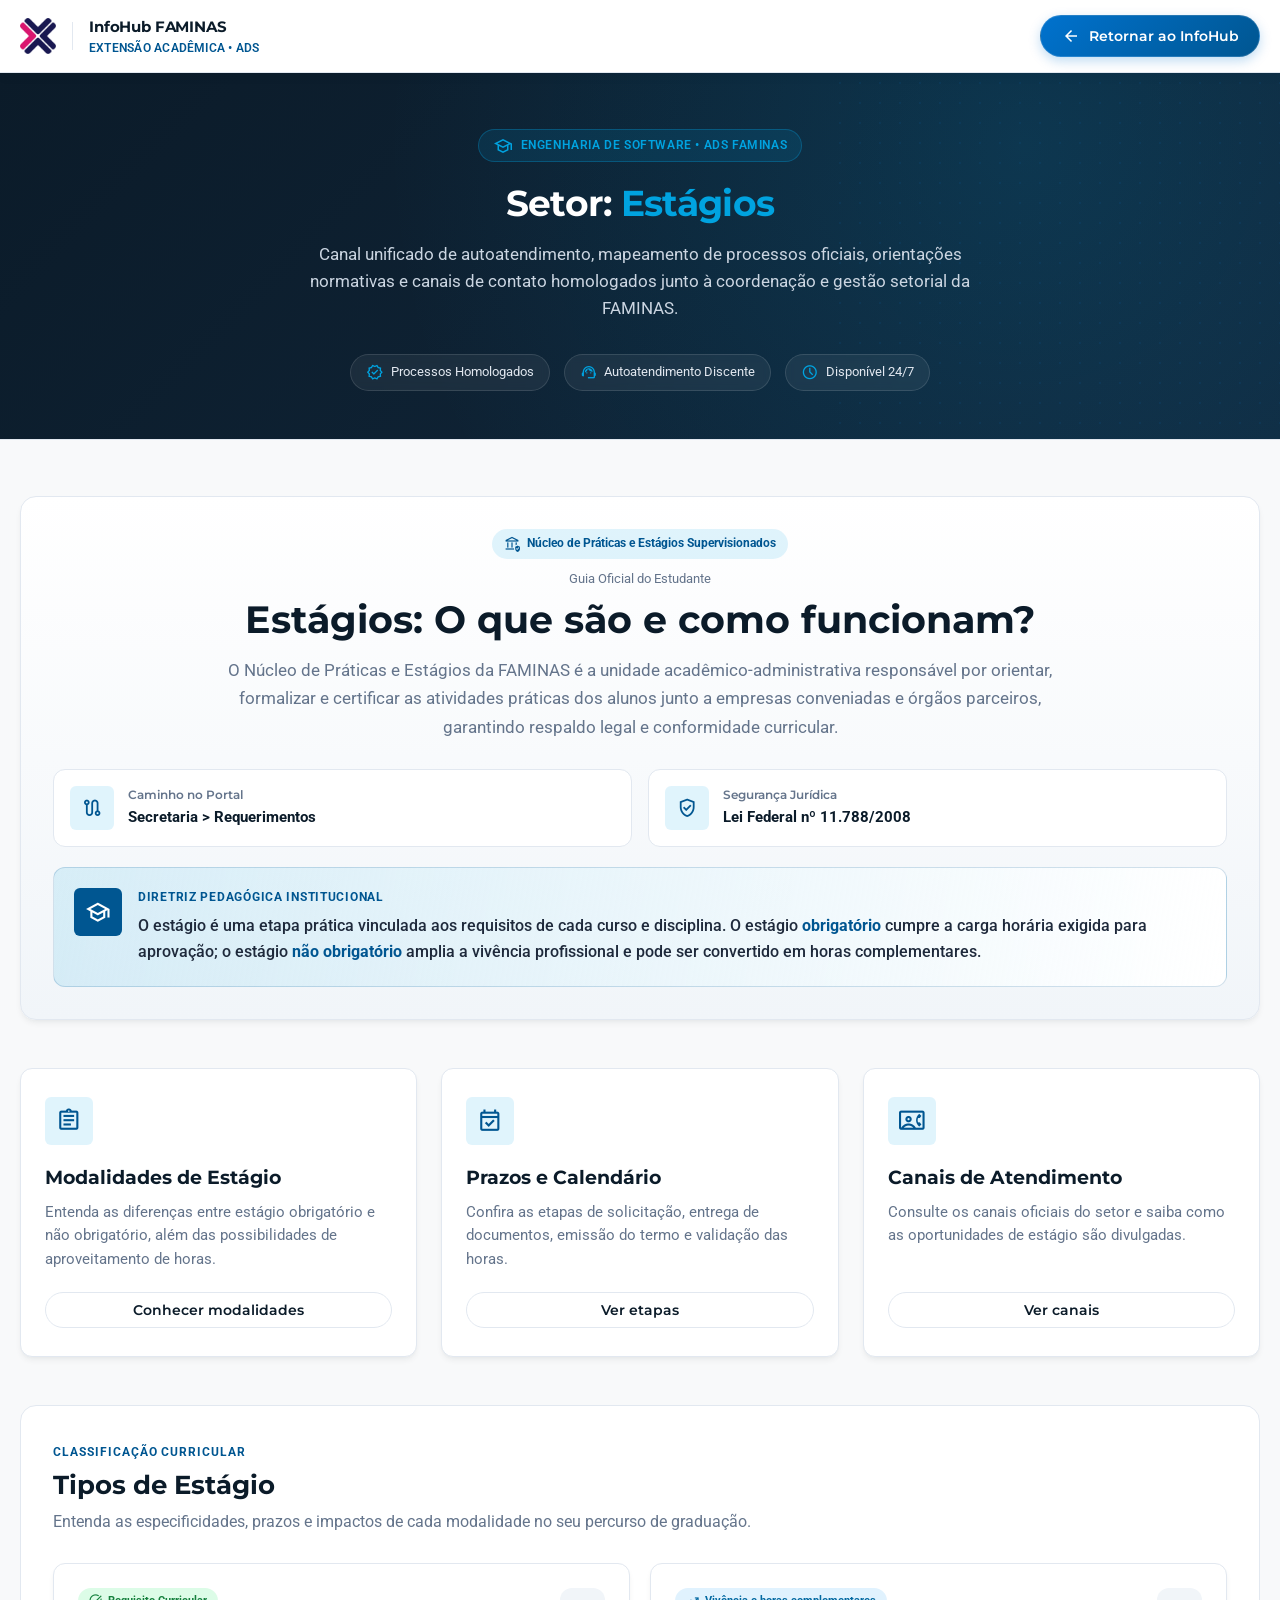
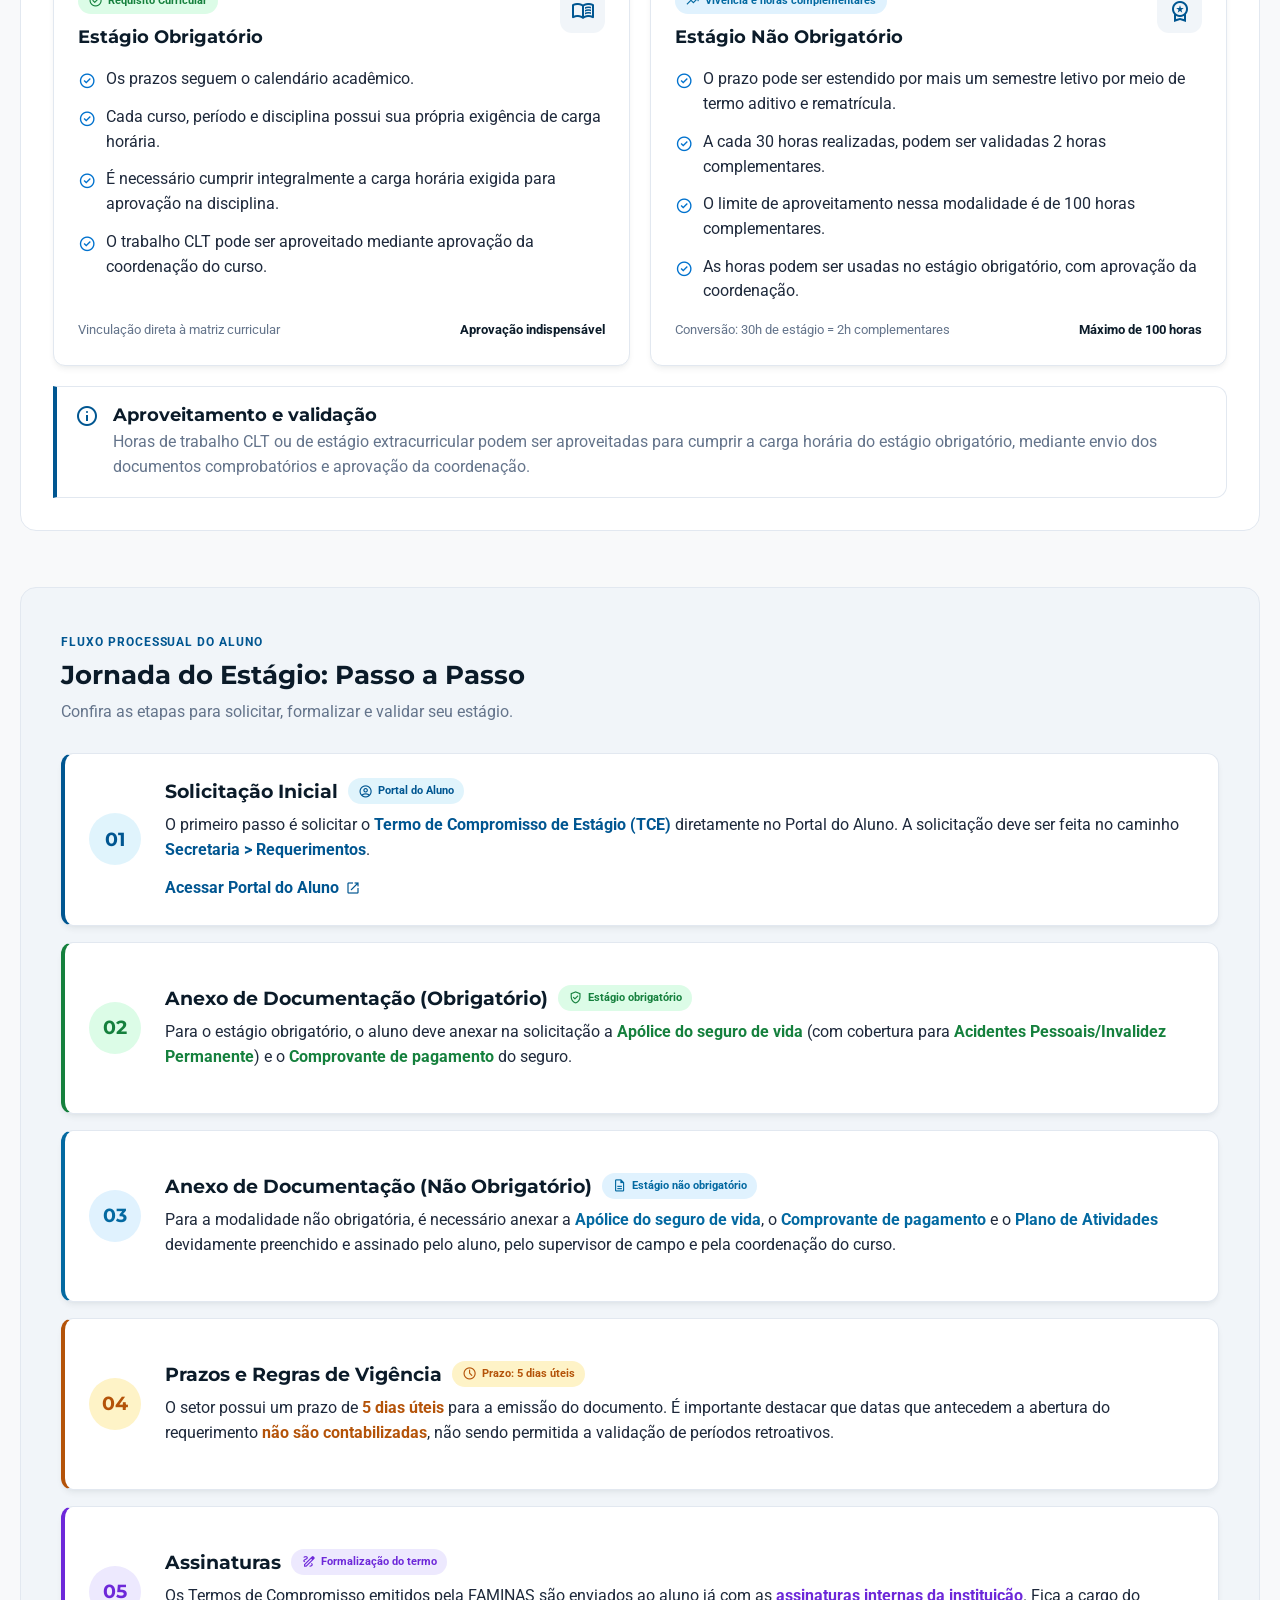
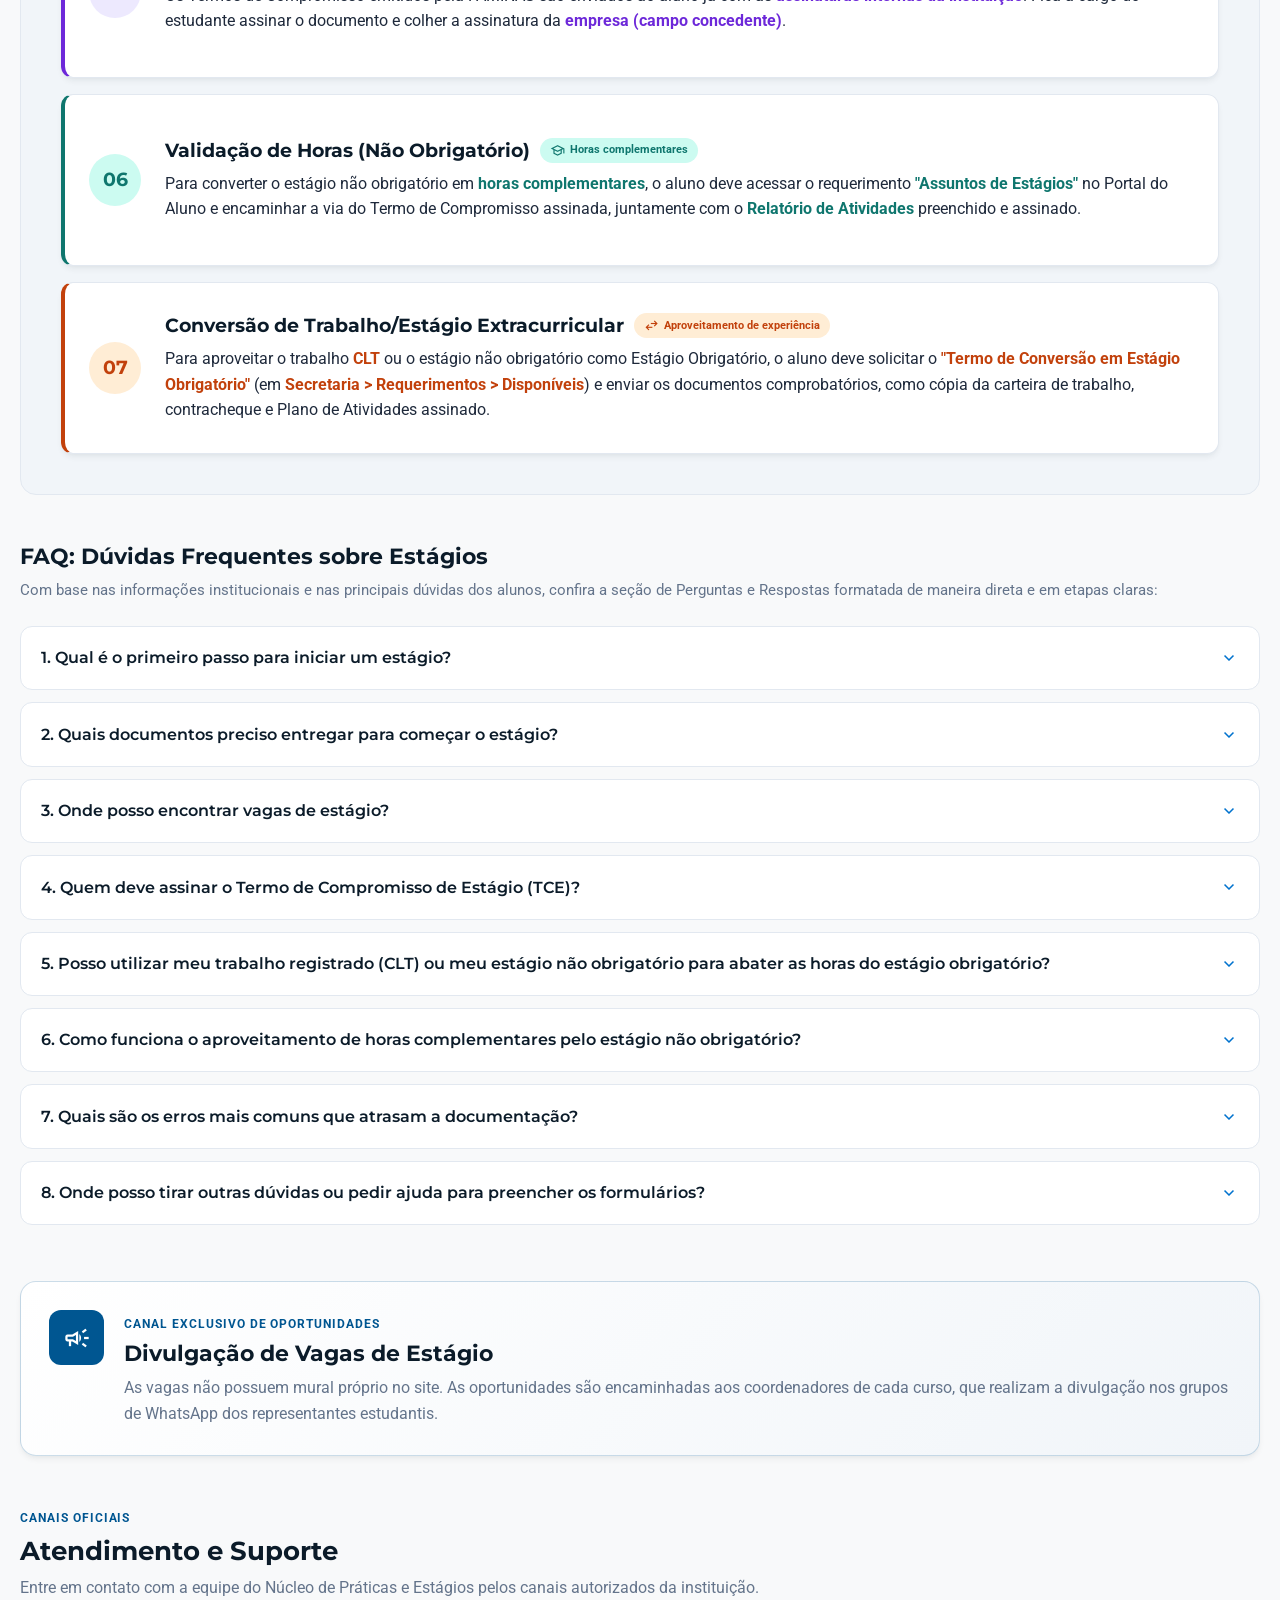
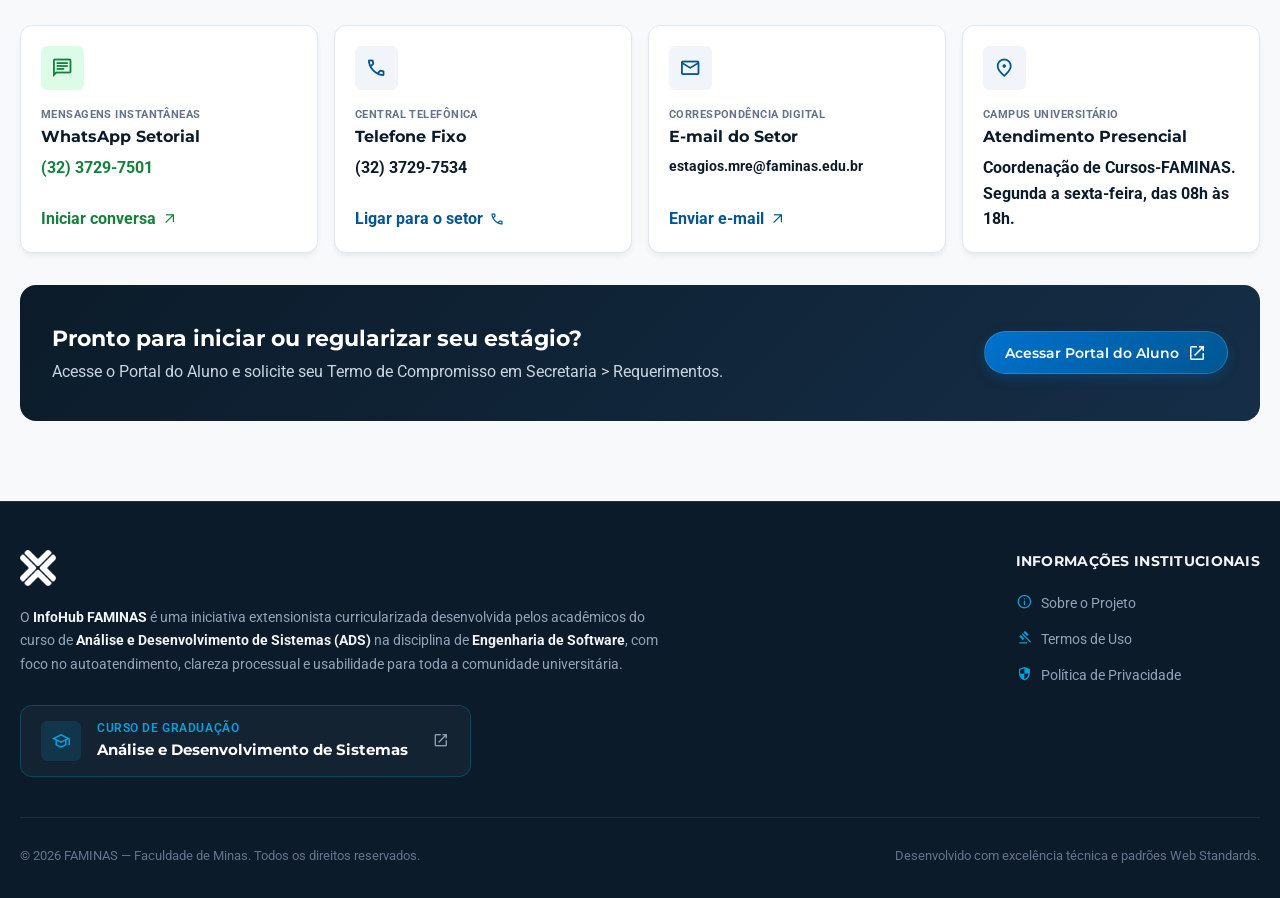
==== commit a707a7b8: "Atualiza página do Núcleo de Estágios Co-authored-by: Copilot <223556219+Copilot@users.noreply.githu" ====
--- a/index.html
+++ b/index.html
@@ -4,13 +4,13 @@
 <head>
   <meta charset="UTF-8" />
   <meta name="viewport" content="width=device-width, initial-scale=1.0" />
-  
+
   <!-- ====================================================================
        ATENÇÃO ESTUDANTES: 
        Ajuste a tag <title> e a <meta description> para o nome do seu setor.
        Exemplo: "Achados e Perdidos — InfoHub FAMINAS"
        ==================================================================== -->
-  <title>Setor: [Nome do Setor] — InfoHub FAMINAS</title>
+  <title>Setor: Estágios — InfoHub FAMINAS</title>
   <meta name="description"
     content="Canal de autoatendimento institucional desenvolvido pelos discentes de Análise e Desenvolvimento de Sistemas (ADS) na disciplina de Engenharia de Software da FAMINAS." />
 
@@ -55,12 +55,8 @@
 
       <div class="header-actions">
         <!-- Botão oficial de retorno ao Hub Principal -->
-        <a 
-          href="https://infohub-faminas.vercel.app" 
-          class="btn btn-primary-highlight btn-portal" 
-          id="link-retornar-hub"
-          aria-label="Retornar à página inicial do InfoHub FAMINAS"
-        >
+        <a href="https://infohub-faminas.vercel.app" class="btn btn-primary-highlight btn-portal" id="link-retornar-hub"
+          aria-label="Retornar à página inicial do InfoHub FAMINAS">
           <span class="material-symbols-outlined" aria-hidden="true">arrow_back</span>
           <span>Retornar ao InfoHub</span>
         </a>
@@ -84,12 +80,13 @@
 
         <!-- [EDITÁVEL]: Nome do Setor -->
         <h1 id="hero-heading" class="hero-title">
-          Setor: <span>[Nome do Setor Institucional]</span>
+          Setor: <span>Estágios</span>
         </h1>
 
         <!-- [EDITÁVEL]: Descrição e Propósito do Setor apurados na entrevista -->
         <p class="hero-description">
-          Canal unificado de autoatendimento, mapeamento de processos oficiais, orientações normativas e canais de contato homologados junto à coordenação e gestão setorial da FAMINAS.
+          Canal unificado de autoatendimento, mapeamento de processos oficiais, orientações normativas e canais de
+          contato homologados junto à coordenação e gestão setorial da FAMINAS.
         </p>
 
         <div class="hero-badges-group" aria-label="Informações do autoatendimento">
@@ -117,22 +114,50 @@
          REQUISITO: Utilize HTML5 semântico (section, article, div, ul, details).
          Para criar estilos novos, edite o arquivo "css/custom.css".
          ==================================================================== -->
-    <section id="features" class="sector-content-section" aria-labelledby="sector-content-heading">
+    <section id="features" class="sector-content-section" aria-labelledby="internship-intro-heading">
       <div class="container">
-        
-        <!-- Cabeçalho da Seção Central -->
-        <div class="sector-section-header">
-          <div class="sector-section-tag">
-            <span class="material-symbols-outlined" aria-hidden="true">help_center</span>
-            <span>Guia Prático e Procedimentos</span>
-          </div>
-          <h2 id="sector-content-heading" class="sector-section-title">
-            Como Podemos Ajudar Você Hoje?
-          </h2>
-          <p class="sector-section-subtitle">
-            Consulte as principais solicitações, prazos e canais de atendimento direto mapeados pela equipe discente.
-          </p>
-        </div>
+
+        <section class="internship-intro" aria-labelledby="internship-intro-heading">
+          <div class="internship-intro-heading">
+            <div class="internship-intro-tag">
+              <span class="material-symbols-outlined" aria-hidden="true">assured_workload</span>
+              <span>Núcleo de Práticas e Estágios Supervisionados</span>
+            </div>
+            <span class="internship-intro-eyebrow">Guia Oficial do Estudante</span>
+            <h2 id="internship-intro-heading">Estágios: O que são e como funcionam?</h2>
+            <p>O Núcleo de Práticas e Estágios da FAMINAS é a unidade acadêmico-administrativa responsável por orientar,
+              formalizar e certificar as atividades práticas dos alunos junto a empresas conveniadas e órgãos parceiros,
+              garantindo respaldo legal e conformidade curricular.</p>
+          </div>
+
+          <div class="internship-intro-facts" aria-label="Informações importantes sobre estágio">
+            <article class="internship-fact-card">
+              <span class="material-symbols-outlined" aria-hidden="true">route</span>
+              <div>
+                <h3>Caminho no Portal</h3>
+                <p>Secretaria &gt; Requerimentos</p>
+              </div>
+            </article>
+            <article class="internship-fact-card">
+              <span class="material-symbols-outlined" aria-hidden="true">verified_user</span>
+              <div>
+                <h3>Segurança Jurídica</h3>
+                <p>Lei Federal nº 11.788/2008</p>
+              </div>
+            </article>
+          </div>
+
+          <aside class="internship-guideline">
+            <span class="material-symbols-outlined" aria-hidden="true">school</span>
+            <div>
+              <span class="internship-guideline-label">Diretriz Pedagógica Institucional</span>
+              <p>O estágio é uma etapa prática vinculada aos requisitos de cada curso e disciplina. O estágio
+                <strong>obrigatório</strong> cumpre a carga horária exigida para aprovação; o estágio
+                <strong>não obrigatório</strong> amplia a vivência profissional e pode ser convertido em horas
+                complementares.</p>
+            </div>
+          </aside>
+        </section>
 
         <!-- EXEMPLO DE BLOCO 1: Grid de Tópicos / Serviços Frequentes -->
         <div class="sector-grid">
@@ -140,12 +165,13 @@
             <div class="sector-card-icon" aria-hidden="true">
               <span class="material-symbols-outlined">assignment</span>
             </div>
-            <h3 class="sector-card-title">Orientações e Normas</h3>
+            <h3 class="sector-card-title">Modalidades de Estágio</h3>
             <p class="sector-card-text">
-              Consulte a regulamentação oficial, formulários obrigatórios e o passo a passo para abertura formal de chamados.
+              Entenda as diferenças entre estágio obrigatório e não obrigatório, além das possibilidades de
+              aproveitamento de horas.
             </p>
-            <a href="#fluxo" class="btn btn-outline-light" style="color: var(--color-primary-navy) !important; border-color: var(--color-border);">
-              Ver Passo a Passo
+            <a href="#modalidades" class="btn btn-outline-light sector-card-link">
+              Conhecer modalidades
             </a>
           </article>
 
@@ -155,10 +181,10 @@
             </div>
             <h3 class="sector-card-title">Prazos e Calendário</h3>
             <p class="sector-card-text">
-              Fique atento às datas-limite para envio de requerimentos, renovações e homologação de documentos institucionais.
+              Confira as etapas de solicitação, entrega de documentos, emissão do termo e validação das horas.
             </p>
-            <a href="#prazos" class="btn btn-outline-light" style="color: var(--color-primary-navy) !important; border-color: var(--color-border);">
-              Consultar Datas
+            <a href="#jornada" class="btn btn-outline-light sector-card-link">
+              Ver etapas
             </a>
           </article>
 
@@ -168,92 +194,434 @@
             </div>
             <h3 class="sector-card-title">Canais de Atendimento</h3>
             <p class="sector-card-text">
-              Localização física no campus, horários de funcionamento presencial, telefone, e-mail institucional e WhatsApp oficial.
+              Consulte os canais oficiais do setor e saiba como as oportunidades de estágio são divulgadas.
             </p>
-            <a href="#contato" class="btn btn-outline-light" style="color: var(--color-primary-navy) !important; border-color: var(--color-border);">
-              Ver Contatos
+            <a href="#atendimento" class="btn btn-outline-light sector-card-link">
+              Ver canais
             </a>
           </article>
         </div>
 
         <!-- EXEMPLO DE BLOCO 2: Fluxo Passo a Passo -->
-        <div id="fluxo" style="margin-top: 3rem; background: var(--color-bg-card); padding: 2rem; border-radius: var(--radius-lg); border: 1px solid var(--color-border);">
+        <section id="modalidades" class="content-panel" aria-labelledby="modalidades-heading">
+          <div class="content-section-heading">
+            <span class="content-section-kicker">Classificação Curricular</span>
+            <h3 id="modalidades-heading">Tipos de Estágio</h3>
+            <p>Entenda as especificidades, prazos e impactos de cada modalidade no seu percurso de graduação.</p>
+          </div>
+
+          <div class="modality-grid">
+            <article class="modality-card">
+              <div class="modality-card-heading">
+                <div>
+                  <span class="status-badge status-badge-success">
+                    <span class="material-symbols-outlined" aria-hidden="true">task_alt</span>
+                    Requisito Curricular
+                  </span>
+                  <h4>Estágio Obrigatório</h4>
+                </div>
+                <span class="modality-icon material-symbols-outlined" aria-hidden="true">menu_book</span>
+              </div>
+              <ul class="check-list">
+                <li>Os prazos seguem o calendário acadêmico.</li>
+                <li>Cada curso, período e disciplina possui sua própria exigência de carga horária.</li>
+                <li>É necessário cumprir integralmente a carga horária exigida para aprovação na disciplina.</li>
+                <li>O trabalho CLT pode ser aproveitado mediante aprovação da coordenação do curso.</li>
+              </ul>
+              <div class="modality-card-footer">
+                <span>Vinculação direta à matriz curricular</span>
+                <strong>Aprovação indispensável</strong>
+              </div>
+            </article>
+
+            <article class="modality-card">
+              <div class="modality-card-heading">
+                <div>
+                  <span class="status-badge status-badge-info">
+                    <span class="material-symbols-outlined" aria-hidden="true">trending_up</span>
+                    Vivência e horas complementares
+                  </span>
+                  <h4>Estágio Não Obrigatório</h4>
+                </div>
+                <span class="modality-icon material-symbols-outlined" aria-hidden="true">workspace_premium</span>
+              </div>
+              <ul class="check-list">
+                <li>O prazo pode ser estendido por mais um semestre letivo por meio de termo aditivo e rematrícula.</li>
+                <li>A cada 30 horas realizadas, podem ser validadas 2 horas complementares.</li>
+                <li>O limite de aproveitamento nessa modalidade é de 100 horas complementares.</li>
+                <li>As horas podem ser usadas no estágio obrigatório, com aprovação da coordenação.</li>
+              </ul>
+              <div class="modality-card-footer">
+                <span>Conversão: 30h de estágio = 2h complementares</span>
+                <strong>Máximo de 100 horas</strong>
+              </div>
+            </article>
+          </div>
+
+          <aside class="notice-card">
+            <span class="material-symbols-outlined" aria-hidden="true">info</span>
+            <div>
+              <h4>Aproveitamento e validação</h4>
+              <p>Horas de trabalho CLT ou de estágio extracurricular podem ser aproveitadas para cumprir a carga horária
+                do estágio obrigatório, mediante envio dos documentos comprobatórios e aprovação da coordenação.</p>
+            </div>
+          </aside>
+        </section>
+
+        <section id="jornada" class="journey-section" aria-labelledby="jornada-heading">
+          <div class="content-section-heading">
+            <span class="content-section-kicker">Fluxo Processual do Aluno</span>
+            <h3 id="jornada-heading">Jornada do Estágio: Passo a Passo</h3>
+            <p>Confira as etapas para solicitar, formalizar e validar seu estágio.</p>
+          </div>
+
+          <ol class="journey-list">
+            <li class="journey-card">
+              <span class="journey-number">01</span>
+              <div class="journey-content">
+                <div class="journey-heading">
+                  <h4>Solicitação Inicial</h4>
+                  <span class="journey-label">
+                    <span class="material-symbols-outlined" aria-hidden="true">account_circle</span>
+                    Portal do Aluno
+                  </span>
+                </div>
+                <p>O primeiro passo é solicitar o <strong>Termo de Compromisso de Estágio (TCE)</strong> diretamente
+                  no Portal do Aluno. A solicitação deve ser feita no caminho
+                  <strong>Secretaria &gt; Requerimentos</strong>.</p>
+                <a class="text-action" href="https://portal.faminas.edu.br" target="_blank"
+                  rel="noopener noreferrer">
+                  Acessar Portal do Aluno
+                  <span class="material-symbols-outlined" aria-hidden="true">open_in_new</span>
+                </a>
+              </div>
+            </li>
+            <li class="journey-card">
+              <span class="journey-number">02</span>
+              <div class="journey-content">
+                <div class="journey-heading">
+                  <h4>Anexo de Documentação (Obrigatório)</h4>
+                  <span class="journey-label">
+                    <span class="material-symbols-outlined" aria-hidden="true">verified_user</span>
+                    Estágio obrigatório
+                  </span>
+                </div>
+                <p>Para o estágio obrigatório, o aluno deve anexar na solicitação a <strong>Apólice do seguro de
+                    vida</strong> (com cobertura para <strong>Acidentes Pessoais/Invalidez Permanente</strong>) e o
+                  <strong>Comprovante de pagamento</strong> do seguro.
+                </p>
+              </div>
+            </li>
+            <li class="journey-card">
+              <span class="journey-number">03</span>
+              <div class="journey-content">
+                <div class="journey-heading">
+                  <h4>Anexo de Documentação (Não Obrigatório)</h4>
+                  <span class="journey-label">
+                    <span class="material-symbols-outlined" aria-hidden="true">description</span>
+                    Estágio não obrigatório
+                  </span>
+                </div>
+                <p>Para a modalidade não obrigatória, é necessário anexar a <strong>Apólice do seguro de vida</strong>,
+                  o <strong>Comprovante de pagamento</strong> e o <strong>Plano de Atividades</strong> devidamente
+                  preenchido e assinado pelo aluno, pelo supervisor de campo e pela coordenação do curso.</p>
+              </div>
+            </li>
+            <li class="journey-card">
+              <span class="journey-number">04</span>
+              <div class="journey-content">
+                <div class="journey-heading">
+                  <h4>Prazos e Regras de Vigência</h4>
+                  <span class="journey-label">
+                    <span class="material-symbols-outlined" aria-hidden="true">schedule</span>
+                    Prazo: 5 dias úteis
+                  </span>
+                </div>
+                <p>O setor possui um prazo de <strong>5 dias úteis</strong> para a emissão do documento. É importante
+                  destacar que datas que antecedem a abertura do requerimento <strong>não são contabilizadas</strong>,
+                  não sendo permitida a validação de períodos retroativos.</p>
+              </div>
+            </li>
+            <li class="journey-card">
+              <span class="journey-number">05</span>
+              <div class="journey-content">
+                <div class="journey-heading">
+                  <h4>Assinaturas</h4>
+                  <span class="journey-label">
+                    <span class="material-symbols-outlined" aria-hidden="true">draw</span>
+                    Formalização do termo
+                  </span>
+                </div>
+                <p>Os Termos de Compromisso emitidos pela FAMINAS são enviados ao aluno já com as <strong>assinaturas
+                    internas da instituição</strong>. Fica a cargo do estudante assinar o documento e colher a
+                  assinatura da <strong>empresa (campo concedente)</strong>.</p>
+              </div>
+            </li>
+            <li class="journey-card">
+              <span class="journey-number">06</span>
+              <div class="journey-content">
+                <div class="journey-heading">
+                  <h4>Validação de Horas (Não Obrigatório)</h4>
+                  <span class="journey-label">
+                    <span class="material-symbols-outlined" aria-hidden="true">school</span>
+                    Horas complementares
+                  </span>
+                </div>
+                <p>Para converter o estágio não obrigatório em <strong>horas complementares</strong>, o aluno deve
+                  acessar o requerimento <strong>"Assuntos de Estágios"</strong> no Portal do Aluno e encaminhar a via
+                  do Termo de Compromisso assinada, juntamente com o <strong>Relatório de Atividades</strong>
+                  preenchido e assinado.</p>
+              </div>
+            </li>
+            <li class="journey-card">
+              <span class="journey-number">07</span>
+              <div class="journey-content">
+                <div class="journey-heading">
+                  <h4>Conversão de Trabalho/Estágio Extracurricular</h4>
+                  <span class="journey-label">
+                    <span class="material-symbols-outlined" aria-hidden="true">swap_horiz</span>
+                    Aproveitamento de experiência
+                  </span>
+                </div>
+                <p>Para aproveitar o trabalho <strong>CLT</strong> ou o estágio não obrigatório como Estágio Obrigatório,
+                  o aluno deve solicitar o <strong>"Termo de Conversão em Estágio Obrigatório"</strong> (em
+                  <strong>Secretaria &gt; Requerimentos &gt; Disponíveis</strong>) e enviar os documentos
+                  comprobatórios, como cópia da carteira de trabalho, contracheque e Plano de Atividades assinado.</p>
+              </div>
+            </li>
+          </ol>
+        </section>
+
+        <!-- EXEMPLO DE BLOCO 3: Perguntas Frequentes (FAQ) -->
+        <div id="faq" style="margin-top: 3rem;">
           <h3 style="font-size: 1.35rem; color: var(--color-primary-navy); margin-bottom: 0.5rem;">
-            Passo a Passo do Processo Setorial
+            FAQ: Dúvidas Frequentes sobre Estágios
           </h3>
           <p style="color: var(--color-text-muted); font-size: 0.95rem; margin-bottom: 1.5rem;">
-            Siga as etapas abaixo para protocolar ou resolver sua demanda com rapidez:
+            Com base nas informações institucionais e nas principais dúvidas dos alunos, confira a seção de Perguntas e
+            Respostas formatada de maneira direta e em etapas claras:
           </p>
-
-          <ol class="process-steps-list">
-            <li class="process-step-item">
-              <span class="step-number">1</span>
-              <div class="step-content">
-                <strong>Reunir a Documentação Necessária</strong>
-                <p>Verifique com antecedência os comprovantes exigidos e tenha em mãos seu número de matrícula institucional.</p>
-              </div>
-            </li>
-            <li class="process-step-item">
-              <span class="step-number">2</span>
-              <div class="step-content">
-                <strong>Protocolar o Requerimento</strong>
-                <p>Abra o requerimento pelo portal acadêmico ou compareça presencialmente ao setor nos horários indicados.</p>
-              </div>
-            </li>
-            <li class="process-step-item">
-              <span class="step-number">3</span>
-              <div class="step-content">
-                <strong>Acompanhar o Parecer e Retirada</strong>
-                <p>Acompanhe o status do chamado e receba a confirmação ou retirada do documento protocolado.</p>
-              </div>
-            </li>
-          </ol>
+          <div class="faq-accordion">
+            <!-- Dúvida 1 -->
+            <details class="faq-item">
+              <summary class="faq-summary">
+                <span>1. Qual é o primeiro passo para iniciar um estágio?</span>
+                <span class="material-symbols-outlined" aria-hidden="true">expand_more</span>
+              </summary>
+              <div class="faq-content">
+                <p>O primeiro passo é solicitar o <strong>Termo de Compromisso de Estágio (TCE)</strong> através do
+                  <strong>Portal do Aluno</strong>.
+                </p>
+                <p>O setor de estágios possui um prazo de <strong>5 dias úteis</strong> para a emissão do documento.</p>
+              </div>
+            </details>
+
+            <!-- Dúvida 2 -->
+            <details class="faq-item">
+              <summary class="faq-summary">
+                <span>2. Quais documentos preciso entregar para começar o estágio?</span>
+                <span class="material-symbols-outlined" aria-hidden="true">expand_more</span>
+              </summary>
+              <div class="faq-content">
+                <p><strong>Estágio Obrigatório:</strong> É necessário enviar a <strong>Apólice do seguro de
+                    vida</strong> com cobertura para Acidentes Pessoais (Invalidez Permanente) e o respectivo
+                  comprovante de pagamento.</p>
+                <p><strong>Estágio Não Obrigatório:</strong> Deve-se anexar a <strong>Apólice do seguro de
+                    vida</strong>, o comprovante de pagamento e o <strong>Plano de Atividades</strong> devidamente
+                  preenchido e assinado pelo aluno, pelo supervisor de campo e pela coordenação do curso.</p>
+              </div>
+            </details>
+
+            <!-- Dúvida 3 -->
+            <details class="faq-item">
+              <summary class="faq-summary">
+                <span>3. Onde posso encontrar vagas de estágio?</span>
+                <span class="material-symbols-outlined" aria-hidden="true">expand_more</span>
+              </summary>
+              <div class="faq-content">
+                <p>A instituição <strong>não possui um mural físico ou digital</strong> para divulgação direta de vagas.
+                </p>
+                <p>As oportunidades são encaminhadas para os <strong>coordenadores de cada curso</strong>, que ficam
+                  responsáveis por repassá-las nos grupos de WhatsApp dos representantes estudantis.</p>
+              </div>
+            </details>
+
+            <!-- Dúvida 4 -->
+            <details class="faq-item">
+              <summary class="faq-summary">
+                <span>4. Quem deve assinar o Termo de Compromisso de Estágio (TCE)?</span>
+                <span class="material-symbols-outlined" aria-hidden="true">expand_more</span>
+              </summary>
+              <div class="faq-content">
+                <p>Os Termos de Compromisso emitidos pela FAMINAS já são enviados ao estudante com as devidas
+                  <strong>assinaturas internas da instituição</strong>.
+                </p>
+                <p>Cabe exclusivamente ao aluno assinar o documento e coletar a assinatura do responsável no campo
+                  concedente do estágio (a empresa).</p>
+              </div>
+            </details>
+
+            <!-- Dúvida 5 -->
+            <details class="faq-item">
+              <summary class="faq-summary">
+                <span>5. Posso utilizar meu trabalho registrado (CLT) ou meu estágio não obrigatório para abater as
+                  horas do estágio obrigatório?</span>
+                <span class="material-symbols-outlined" aria-hidden="true">expand_more</span>
+              </summary>
+              <div class="faq-content">
+                <p><strong>Sim</strong>, alunos que trabalham com registro em carteira ou que realizam estágio
+                  extracurricular podem utilizar essa experiência para cumprir o estágio obrigatório, desde que a
+                  coordenação do curso aprove.</p>
+                <p>A solicitação deve ser feita no Portal do Aluno no caminho:<br>
+                  <span class="faq-path">Secretaria &gt; Requerimentos &gt; Disponíveis &gt; Termo de Conversão em
+                    Estágio Obrigatório</span>
+                </p>
+                <ul class="faq-list">
+                  <li><strong>Para CLT:</strong> É necessário anexar cópia da carteira de trabalho (página de
+                    identificação e do contrato), cópia do último contracheque, Declaração de solicitação e o Plano de
+                    Atividades assinado.</li>
+                  <li><strong>Para Estágio Não Obrigatório:</strong> Deve-se anexar a via do TCE Não Obrigatório
+                    assinada e o Plano de Atividades assinado pelo estudante, supervisor de campo e professor da
+                    disciplina.</li>
+                </ul>
+              </div>
+            </details>
+
+            <!-- Dúvida 6 -->
+            <details class="faq-item">
+              <summary class="faq-summary">
+                <span>6. Como funciona o aproveitamento de horas complementares pelo estágio não obrigatório?</span>
+                <span class="material-symbols-outlined" aria-hidden="true">expand_more</span>
+              </summary>
+              <div class="faq-content">
+                <p>A cada <strong>30 horas de estágio</strong> realizadas em campo, o aluno garante <strong>2 horas
+                    complementares</strong>.</p>
+                <p>O limite máximo que pode ser gerado nessa modalidade é de <strong>100 horas complementares</strong>.
+                </p>
+                <p>Para validar, o aluno deve abrir um requerimento de <strong>"Assuntos de Estágios"</strong> no Portal
+                  do Aluno e anexar a via do TCE e o Relatório de Atividades preenchido e assinado.</p>
+              </div>
+            </details>
+
+            <!-- Dúvida 7 -->
+            <details class="faq-item">
+              <summary class="faq-summary">
+                <span>7. Quais são os erros mais comuns que atrasam a documentação?</span>
+                <span class="material-symbols-outlined" aria-hidden="true">expand_more</span>
+              </summary>
+              <div class="faq-content">
+                <ul class="faq-list">
+                  <li>A falta de envio dos anexos corretos e completos na solicitação, como a apólice do seguro, o
+                    comprovante de pagamento ou o plano de atividades.</li>
+                  <li>Preenchimento incorreto de informações básicas, como dias e horários, nome do supervisor ou número
+                    de registro.</li>
+                  <li>Erro na data de Início de Vigência: o sistema não contabiliza datas retroativas (anteriores à
+                    abertura do requerimento).</li>
+                </ul>
+              </div>
+            </details>
+
+            <!-- Dúvida 8 -->
+            <details class="faq-item">
+              <summary class="faq-summary">
+                <span>8. Onde posso tirar outras dúvidas ou pedir ajuda para preencher os formulários?</span>
+                <span class="material-symbols-outlined" aria-hidden="true">expand_more</span>
+              </summary>
+              <div class="faq-content">
+                <ul class="faq-contact-list">
+                  <li class="faq-contact-item">
+                    <span class="material-symbols-outlined" aria-hidden="true">location_on</span>
+                    <span><strong>Atendimento Presencial:</strong> Ocorre no Setor de Estágios, localizado na
+                      Coordenação de Cursos-FAMINAS, em horário comercial das 08h00 às 18h00.</span>
+                  </li>
+                  <li class="faq-contact-item">
+                    <span class="material-symbols-outlined" aria-hidden="true">call</span>
+                    <span><strong>Telefone:</strong> <a href="tel:+553237297534">(32) 3729-7534</a></span>
+                  </li>
+                  <li class="faq-contact-item">
+                    <span class="material-symbols-outlined" aria-hidden="true">chat</span>
+                    <span><strong>WhatsApp:</strong> <a href="https://wa.me/553237297501" target="_blank"
+                        rel="noopener noreferrer">(32) 3729-7501</a></span>
+                  </li>
+                  <li class="faq-contact-item">
+                    <span class="material-symbols-outlined" aria-hidden="true">mail</span>
+                    <span><strong>E-mail:</strong> <a
+                        href="mailto:estagios.mre@faminas.edu.br">estagios.mre@faminas.edu.br</a></span>
+                  </li>
+                </ul>
+              </div>
+            </details>
+          </div>
         </div>
 
-        <!-- EXEMPLO DE BLOCO 3: Perguntas Frequentes (FAQ) -->
-        <div style="margin-top: 3rem;">
-          <h3 style="font-size: 1.35rem; color: var(--color-primary-navy); margin-bottom: 1rem;">
-            Dúvidas Frequentes do Setor
-          </h3>
-          <div class="faq-accordion">
-            <details class="faq-item">
-              <summary class="faq-summary">
-                <span>Qual é o prazo médio de resposta para solicitações deste setor?</span>
-                <span class="material-symbols-outlined" aria-hidden="true">expand_more</span>
-              </summary>
-              <div class="faq-content">
-                O prazo de análise institucional varia entre 2 a 5 dias úteis, dependendo da complexidade do requerimento e do calendário acadêmico vigente.
-              </div>
-            </details>
-            <details class="faq-item">
-              <summary class="faq-summary">
-                <span>O atendimento presencial exige agendamento prévio?</span>
-                <span class="material-symbols-outlined" aria-hidden="true">expand_more</span>
-              </summary>
-              <div class="faq-content">
-                Para a maioria dos serviços o atendimento é por ordem de chegada na recepção do setor. Em períodos de pico de matrícula ou eventos especiais, recomenda-se verificar aviso oficial.
-              </div>
-            </details>
-          </div>
-        </div>
-
-        <!-- EXEMPLO DE BLOCO 4: Banner de Contato Oficial -->
-        <div id="contato" class="contact-banner">
-          <div class="contact-banner-meta">
-            <h3>Precisa de Atendimento com a Equipe do Setor?</h3>
-            <p>Atendimento presencial no campus FAMINAS • Segunda a Sexta: 08h às 21h</p>
-          </div>
-          <div class="contact-banner-actions">
-            <a href="mailto:atendimento@faminas.edu.br" class="btn btn-outline-light">
-              <span class="material-symbols-outlined" aria-hidden="true">mail</span>
-              <span>Enviar E-mail</span>
-            </a>
-            <a href="tel:+553237297000" class="btn btn-primary-highlight">
-              <span class="material-symbols-outlined" aria-hidden="true">call</span>
-              <span>Ligar para o Setor</span>
-            </a>
-          </div>
-        </div>
+        <section id="atendimento" class="support-section" aria-labelledby="atendimento-heading">
+          <div class="opportunity-card">
+            <span class="opportunity-icon material-symbols-outlined" aria-hidden="true">campaign</span>
+            <div>
+              <span class="content-section-kicker">Canal Exclusivo de Oportunidades</span>
+              <h3>Divulgação de Vagas de Estágio</h3>
+              <p>As vagas não possuem mural próprio no site. As oportunidades são encaminhadas aos coordenadores de
+                cada curso, que realizam a divulgação nos grupos de WhatsApp dos representantes estudantis.</p>
+            </div>
+          </div>
+
+          <div class="content-section-heading support-heading" id="contato">
+            <span class="content-section-kicker">Canais Oficiais</span>
+            <h3 id="atendimento-heading">Atendimento e Suporte</h3>
+            <p>Entre em contato com a equipe do Núcleo de Práticas e Estágios pelos canais autorizados da instituição.</p>
+          </div>
+
+          <div class="contact-grid">
+            <article class="contact-card contact-card-whatsapp">
+              <span class="contact-icon material-symbols-outlined" aria-hidden="true">chat</span>
+              <span class="contact-eyebrow">Mensagens instantâneas</span>
+              <h4>WhatsApp Setorial</h4>
+              <p class="contact-detail">(32) 3729-7501</p>
+              <a href="https://wa.me/553237297501" target="_blank" rel="noopener noreferrer">
+                Iniciar conversa
+                <span class="material-symbols-outlined" aria-hidden="true">arrow_outward</span>
+              </a>
+            </article>
+            <article class="contact-card">
+              <span class="contact-icon material-symbols-outlined" aria-hidden="true">call</span>
+              <span class="contact-eyebrow">Central telefônica</span>
+              <h4>Telefone Fixo</h4>
+              <p class="contact-detail">(32) 3729-7534</p>
+              <a href="tel:+553237297534">
+                Ligar para o setor
+                <span class="material-symbols-outlined" aria-hidden="true">call</span>
+              </a>
+            </article>
+            <article class="contact-card">
+              <span class="contact-icon material-symbols-outlined" aria-hidden="true">mail</span>
+              <span class="contact-eyebrow">Correspondência digital</span>
+              <h4>E-mail do Setor</h4>
+              <p class="contact-detail contact-email">estagios.mre@faminas.edu.br</p>
+              <a href="mailto:estagios.mre@faminas.edu.br">
+                Enviar e-mail
+                <span class="material-symbols-outlined" aria-hidden="true">arrow_outward</span>
+              </a>
+            </article>
+            <article class="contact-card">
+              <span class="contact-icon material-symbols-outlined" aria-hidden="true">location_on</span>
+              <span class="contact-eyebrow">Campus Universitário</span>
+              <h4>Atendimento Presencial</h4>
+              <p class="contact-detail">Coordenação de Cursos-FAMINAS. Segunda a sexta-feira, das 08h às 18h.</p>
+            </article>
+          </div>
+        </section>
+
+        <section class="portal-cta" aria-labelledby="portal-cta-heading">
+          <div>
+            <h3 id="portal-cta-heading">Pronto para iniciar ou regularizar seu estágio?</h3>
+            <p>Acesse o Portal do Aluno e solicite seu Termo de Compromisso em Secretaria &gt; Requerimentos.</p>
+          </div>
+          <a class="btn btn-primary-highlight" href="https://portal.faminas.edu.br" target="_blank"
+            rel="noopener noreferrer">
+            <span>Acessar Portal do Aluno</span>
+            <span class="material-symbols-outlined" aria-hidden="true">launch</span>
+          </a>
+        </section>
 
       </div>
     </section>
@@ -275,14 +643,9 @@
         </p>
 
         <div class="footer-course-highlight">
-          <a 
-            href="https://www.unifaminas.edu.br/cursos/analise-e-desenvolvimento-de-sistemas" 
-            target="_blank" 
-            rel="noopener noreferrer" 
-            class="footer-course-card"
-            id="link-curso-ads"
-            aria-label="Conheça o curso de Análise e Desenvolvimento de Sistemas na UNIFAMINAS em nova janela"
-          >
+          <a href="https://www.unifaminas.edu.br/cursos/analise-e-desenvolvimento-de-sistemas" target="_blank"
+            rel="noopener noreferrer" class="footer-course-card" id="link-curso-ads"
+            aria-label="Conheça o curso de Análise e Desenvolvimento de Sistemas na UNIFAMINAS em nova janela">
             <div class="footer-course-icon" aria-hidden="true">
               <span class="material-symbols-outlined">school</span>
             </div>
@@ -327,4 +690,4 @@
   <script type="module" src="./js/app.js"></script>
 </body>
 
-</html>
+</html>
--- a/css/custom.css
+++ b/css/custom.css
@@ -201,6 +201,17 @@
   user-select: none;
 }
 
+.faq-summary .material-symbols-outlined {
+  transition: transform var(--transition-fast);
+  color: var(--color-primary-accent);
+  flex-shrink: 0;
+  margin-left: 0.75rem;
+}
+
+.faq-item[open] .faq-summary .material-symbols-outlined {
+  transform: rotate(180deg);
+}
+
 .faq-summary::-webkit-details-marker {
   display: none;
 }
@@ -211,3 +222,800 @@
   color: var(--color-text-muted);
   line-height: 1.6;
 }
+
+.faq-content p {
+  margin-bottom: 0.65rem;
+}
+
+.faq-content p:last-child {
+  margin-bottom: 0;
+}
+
+.faq-content strong {
+  color: var(--color-primary-navy);
+}
+
+.faq-path {
+  display: inline-block;
+  background: var(--color-bg-surface);
+  border: 1px solid var(--color-border);
+  border-radius: var(--radius-sm);
+  padding: 0.35rem 0.65rem;
+  font-size: 0.88rem;
+  font-weight: 600;
+  color: var(--color-primary-blue);
+  margin-top: 0.35rem;
+}
+
+.faq-list {
+  list-style: none;
+  padding: 0;
+  margin: 0.5rem 0 0;
+  display: flex;
+  flex-direction: column;
+  gap: 0.5rem;
+}
+
+.faq-list li {
+  position: relative;
+  padding-left: 1.25rem;
+}
+
+.faq-list li::before {
+  content: "•";
+  position: absolute;
+  left: 0.25rem;
+  color: var(--color-cyan-faminas);
+  font-weight: bold;
+  font-size: 1.2rem;
+  line-height: 1.2;
+}
+
+.faq-contact-list {
+  list-style: none;
+  padding: 0;
+  margin: 0.5rem 0 0;
+  display: flex;
+  flex-direction: column;
+  gap: 0.65rem;
+}
+
+.faq-contact-item {
+  display: flex;
+  align-items: flex-start;
+  gap: 0.6rem;
+  color: var(--color-text-main);
+}
+
+.faq-contact-item .material-symbols-outlined {
+  color: var(--color-primary-accent);
+  font-size: 1.25rem;
+  flex-shrink: 0;
+  margin-top: 0.15rem;
+}
+
+.faq-contact-item a {
+  color: var(--color-primary-accent);
+  font-weight: 500;
+}
+
+.faq-contact-item a:hover {
+  text-decoration: underline;
+  color: var(--color-primary-blue);
+}
+
+/* Conteúdo do Setor de Estágios */
+.internship-intro {
+  margin-bottom: 3rem;
+  padding: 2rem;
+  border: 1px solid var(--color-border);
+  border-radius: var(--radius-lg);
+  background: linear-gradient(180deg, #FFFFFF 0%, var(--color-bg-surface) 100%);
+  box-shadow: var(--shadow-card);
+}
+
+.internship-intro-heading {
+  max-width: 860px;
+  margin: 0 auto 1.75rem;
+  text-align: center;
+}
+
+.internship-intro-tag {
+  display: inline-flex;
+  align-items: center;
+  gap: 0.4rem;
+  margin-bottom: 0.6rem;
+  padding: 0.35rem 0.8rem;
+  border-radius: var(--radius-pill);
+  background-color: var(--color-cyan-faminas-soft);
+  color: var(--color-primary-blue);
+  font-size: 0.75rem;
+  font-weight: 700;
+}
+
+.internship-intro-tag .material-symbols-outlined {
+  font-size: 1rem;
+}
+
+.internship-intro-eyebrow {
+  display: block;
+  margin-bottom: 0.4rem;
+  color: var(--color-text-muted);
+  font-size: 0.8rem;
+}
+
+.internship-intro-heading h2 {
+  margin-bottom: 0.75rem;
+  color: var(--color-primary-navy);
+  font-size: clamp(1.75rem, 3vw, 2.4rem);
+}
+
+.internship-intro-heading p {
+  color: var(--color-text-muted);
+  font-size: 1.05rem;
+  line-height: 1.7;
+}
+
+.internship-intro-facts {
+  display: grid;
+  grid-template-columns: repeat(2, minmax(0, 1fr));
+  gap: 1rem;
+  margin-bottom: 1.25rem;
+}
+
+.internship-fact-card {
+  display: flex;
+  align-items: center;
+  gap: 0.85rem;
+  padding: 1rem;
+  border: 1px solid var(--color-border);
+  border-radius: var(--radius-md);
+  background-color: var(--color-bg-card);
+}
+
+.internship-fact-card > .material-symbols-outlined {
+  display: grid;
+  width: 2.75rem;
+  height: 2.75rem;
+  flex: 0 0 auto;
+  place-items: center;
+  border-radius: var(--radius-sm);
+  background-color: var(--color-cyan-faminas-soft);
+  color: var(--color-primary-blue);
+  font-size: 1.4rem;
+}
+
+.internship-fact-card h3 {
+  margin-bottom: 0.15rem;
+  color: var(--color-text-muted);
+  font-size: 0.75rem;
+  font-weight: 600;
+}
+
+.internship-fact-card p {
+  color: var(--color-primary-navy);
+  font-size: 0.95rem;
+  font-weight: 700;
+}
+
+.internship-guideline {
+  display: flex;
+  align-items: flex-start;
+  gap: 1rem;
+  padding: 1.25rem;
+  border: 1px solid rgba(0, 86, 145, 0.18);
+  border-radius: var(--radius-md);
+  background: linear-gradient(100deg, var(--color-cyan-faminas-soft), #FFFFFF);
+}
+
+.internship-guideline > .material-symbols-outlined {
+  display: grid;
+  width: 3rem;
+  height: 3rem;
+  flex: 0 0 auto;
+  place-items: center;
+  border-radius: var(--radius-sm);
+  background-color: var(--color-primary-blue);
+  color: var(--color-text-inverse);
+  font-size: 1.6rem;
+}
+
+.internship-guideline-label {
+  display: block;
+  margin-bottom: 0.35rem;
+  color: var(--color-primary-blue);
+  font-size: 0.75rem;
+  font-weight: 700;
+  letter-spacing: 0.06em;
+  text-transform: uppercase;
+}
+
+.internship-guideline p {
+  color: var(--color-text-main);
+  font-size: 1rem;
+  font-weight: 500;
+  line-height: 1.65;
+}
+
+.internship-guideline strong {
+  color: var(--color-primary-blue);
+}
+
+.sector-card-link {
+  color: var(--color-primary-navy) !important;
+  background-color: var(--color-bg-card);
+  border-color: var(--color-border);
+}
+
+.sector-card-link:hover {
+  color: var(--color-primary-blue) !important;
+  border-color: var(--color-primary-blue);
+  background-color: var(--color-bg-surface);
+}
+
+.content-panel {
+  margin-top: 3rem;
+  padding: 2rem;
+  border: 1px solid var(--color-border);
+  border-radius: var(--radius-lg);
+  background-color: var(--color-bg-card);
+}
+
+.content-section-heading {
+  max-width: 760px;
+  margin-bottom: 1.75rem;
+}
+
+.content-section-heading h3,
+.opportunity-card h3,
+.portal-cta h3 {
+  margin: 0.25rem 0 0.5rem;
+  font-size: 1.65rem;
+  color: var(--color-primary-navy);
+}
+
+.content-section-heading p,
+.opportunity-card p {
+  color: var(--color-text-muted);
+  line-height: 1.65;
+}
+
+.content-section-kicker {
+  color: var(--color-primary-blue);
+  font-size: 0.75rem;
+  font-weight: 700;
+  letter-spacing: 0.08em;
+  text-transform: uppercase;
+}
+
+.modality-grid,
+.document-grid {
+  display: grid;
+  grid-template-columns: repeat(2, minmax(0, 1fr));
+  gap: 1.25rem;
+}
+
+.modality-card {
+  display: flex;
+  flex-direction: column;
+  padding: 1.5rem;
+  border: 1px solid var(--color-border);
+  border-radius: var(--radius-md);
+  background: var(--color-bg-card);
+  box-shadow: var(--shadow-card);
+}
+
+.modality-card-heading {
+  display: flex;
+  align-items: flex-start;
+  justify-content: space-between;
+  gap: 1rem;
+  margin-bottom: 1.25rem;
+}
+
+.modality-card-heading h4,
+.journey-content h4,
+.document-card h5,
+.contact-card h4,
+.notice-card h4 {
+  margin-top: 0.6rem;
+  color: var(--color-primary-navy);
+  font-size: 1.1rem;
+}
+
+.status-badge,
+.journey-label {
+  display: inline-flex;
+  align-items: center;
+  gap: 0.3rem;
+  padding: 0.3rem 0.65rem;
+  border-radius: var(--radius-pill);
+  font-size: 0.7rem;
+  font-weight: 700;
+  line-height: 1.4;
+}
+
+.status-badge .material-symbols-outlined {
+  font-size: 0.95rem;
+}
+
+.status-badge-success {
+  color: #15803D;
+  background-color: #DCFCE7;
+}
+
+.status-badge-info {
+  color: #0369A1;
+  background-color: #E0F2FE;
+}
+
+.modality-icon {
+  flex: 0 0 auto;
+  padding: 0.65rem;
+  border-radius: var(--radius-md);
+  background-color: var(--color-bg-surface);
+  color: var(--color-primary-blue);
+  font-size: 1.5rem;
+}
+
+.check-list {
+  display: flex;
+  flex-direction: column;
+  gap: 0.8rem;
+  padding: 0;
+  list-style: none;
+}
+
+.check-list li {
+  position: relative;
+  padding-left: 1.75rem;
+  color: var(--color-text-main);
+  line-height: 1.55;
+}
+
+.check-list li::before {
+  position: absolute;
+  left: 0;
+  color: var(--color-primary-accent);
+  font-family: "Material Symbols Outlined";
+  content: "check_circle";
+  font-size: 1.15rem;
+}
+
+.modality-card-footer {
+  display: flex;
+  justify-content: space-between;
+  gap: 0.75rem;
+  margin-top: auto;
+  padding-top: 1rem;
+  color: var(--color-text-muted);
+  font-size: 0.8rem;
+}
+
+.modality-card-footer strong {
+  color: var(--color-primary-navy);
+  text-align: right;
+}
+
+.notice-card,
+.warning-card {
+  display: flex;
+  align-items: flex-start;
+  gap: 0.9rem;
+  padding: 1.1rem;
+  border: 1px solid var(--color-border);
+  border-left: 4px solid var(--color-primary-blue);
+  border-radius: 0 var(--radius-md) var(--radius-md) 0;
+  background-color: var(--color-bg-card);
+}
+
+.notice-card {
+  margin-top: 1.25rem;
+}
+
+.notice-card > .material-symbols-outlined,
+.warning-card > .material-symbols-outlined {
+  flex: 0 0 auto;
+  color: var(--color-primary-blue);
+  font-size: 1.5rem;
+}
+
+.notice-card h4 {
+  margin: 0 0 0.25rem;
+}
+
+.notice-card p,
+.warning-card p {
+  color: var(--color-text-muted);
+  line-height: 1.55;
+}
+
+.journey-section {
+  margin-top: 3.5rem;
+  padding: 2.5rem;
+  border: 1px solid var(--color-border);
+  border-radius: var(--radius-lg);
+  background-color: var(--color-bg-surface);
+}
+
+.journey-list {
+  display: flex;
+  flex-direction: column;
+  gap: 1rem;
+  padding: 0;
+  list-style: none;
+}
+
+.journey-card {
+  --journey-accent: var(--color-primary-blue);
+  --journey-accent-soft: var(--color-cyan-faminas-soft);
+  display: flex;
+  align-items: center;
+  gap: 1.5rem;
+  padding: 1.5rem;
+  border: 1px solid var(--color-border);
+  border-left: 4px solid var(--journey-accent);
+  border-radius: var(--radius-md);
+  background-color: var(--color-bg-card);
+  box-shadow: var(--shadow-card);
+}
+
+.journey-card:nth-child(2) {
+  --journey-accent: #15803D;
+  --journey-accent-soft: #DCFCE7;
+}
+
+.journey-card:nth-child(3) {
+  --journey-accent: #0369A1;
+  --journey-accent-soft: #E0F2FE;
+}
+
+.journey-card:nth-child(4) {
+  --journey-accent: #B45309;
+  --journey-accent-soft: #FEF3C7;
+}
+
+.journey-card:nth-child(5) {
+  --journey-accent: #6D28D9;
+  --journey-accent-soft: #EDE9FE;
+}
+
+.journey-card:nth-child(6) {
+  --journey-accent: #0F766E;
+  --journey-accent-soft: #CCFBF1;
+}
+
+.journey-card:nth-child(7) {
+  --journey-accent: #C2410C;
+  --journey-accent-soft: #FFEDD5;
+}
+
+.journey-number {
+  flex: 0 0 auto;
+  display: inline-flex;
+  align-items: center;
+  justify-content: center;
+  width: 3.25rem;
+  height: 3.25rem;
+  border-radius: 50%;
+  background-color: var(--journey-accent-soft);
+  color: var(--journey-accent);
+  font-family: var(--font-family-heading);
+  font-size: 1.2rem;
+  font-weight: 700;
+}
+
+.journey-content {
+  flex: 1;
+  min-width: 0;
+}
+
+.journey-heading {
+  display: flex;
+  align-items: center;
+  flex-wrap: wrap;
+  gap: 0.6rem;
+  margin-bottom: 0.5rem;
+}
+
+.journey-heading h4 {
+  margin: 0;
+  color: var(--color-primary-navy);
+  font-size: 1.2rem;
+}
+
+.journey-label {
+  color: var(--journey-accent);
+  background-color: var(--journey-accent-soft);
+}
+
+.journey-label .material-symbols-outlined {
+  font-size: 0.95rem;
+}
+
+.journey-content > p {
+  color: var(--color-text-main);
+  font-size: 1rem;
+  line-height: 1.6;
+}
+
+.journey-content strong {
+  color: var(--journey-accent);
+  font-weight: 700;
+}
+
+.text-action,
+.contact-card a {
+  display: inline-flex;
+  align-items: center;
+  gap: 0.35rem;
+  margin-top: 0.75rem;
+  font-weight: 700;
+}
+
+.text-action .material-symbols-outlined,
+.contact-card a .material-symbols-outlined {
+  font-size: 1rem;
+}
+
+.document-grid {
+  margin-top: 0.8rem;
+}
+
+.document-card {
+  padding: 1rem;
+  border: 1px solid var(--color-border);
+  border-radius: var(--radius-sm);
+  background-color: var(--color-bg-surface);
+}
+
+.document-card h5 {
+  display: flex;
+  align-items: center;
+  gap: 0.4rem;
+  margin: 0 0 0.4rem;
+  font-size: 0.95rem;
+}
+
+.document-card h5 .material-symbols-outlined {
+  color: var(--color-primary-blue);
+  font-size: 1.15rem;
+}
+
+.document-card p {
+  color: var(--color-text-main);
+  font-size: 0.9rem;
+  line-height: 1.55;
+}
+
+.warning-card {
+  margin-top: 0.8rem;
+  border-left-color: #DC2626;
+  background-color: #FEF2F2;
+}
+
+.warning-card > .material-symbols-outlined {
+  color: #DC2626;
+}
+
+.support-section {
+  margin-top: 3.5rem;
+  scroll-margin-top: 1.5rem;
+}
+
+.opportunity-card {
+  display: flex;
+  align-items: flex-start;
+  gap: 1.25rem;
+  margin-bottom: 3rem;
+  padding: 1.75rem;
+  border: 1px solid rgba(0, 86, 145, 0.2);
+  border-radius: var(--radius-lg);
+  background: linear-gradient(135deg, var(--color-bg-card), var(--color-bg-surface));
+  box-shadow: var(--shadow-card);
+}
+
+.opportunity-icon {
+  flex: 0 0 auto;
+  padding: 0.85rem;
+  border-radius: var(--radius-md);
+  background-color: var(--color-primary-blue);
+  color: var(--color-text-inverse);
+  font-size: 1.75rem;
+}
+
+.opportunity-card h3 {
+  font-size: 1.35rem;
+}
+
+.support-heading {
+  margin-bottom: 1.5rem;
+  scroll-margin-top: 6rem;
+}
+
+.contact-grid {
+  display: grid;
+  grid-template-columns: repeat(4, minmax(0, 1fr));
+  gap: 1rem;
+}
+
+.contact-card {
+  display: flex;
+  min-width: 0;
+  flex-direction: column;
+  align-items: flex-start;
+  padding: 1.25rem;
+  border: 1px solid var(--color-border);
+  border-radius: var(--radius-md);
+  background-color: var(--color-bg-card);
+  box-shadow: var(--shadow-card);
+  transition: border-color var(--transition-fast), box-shadow var(--transition-fast);
+}
+
+.contact-card:hover {
+  border-color: var(--color-primary-blue);
+  box-shadow: var(--shadow-hover);
+}
+
+.contact-card-whatsapp:hover {
+  border-color: #16A34A;
+}
+
+.contact-icon {
+  margin-bottom: 1rem;
+  padding: 0.65rem;
+  border-radius: var(--radius-sm);
+  background-color: var(--color-bg-surface);
+  color: var(--color-primary-blue);
+  font-size: 1.4rem;
+}
+
+.contact-card-whatsapp .contact-icon,
+.contact-card-whatsapp .contact-detail,
+.contact-card-whatsapp a {
+  color: #15803D;
+}
+
+.contact-card-whatsapp .contact-icon {
+  background-color: #DCFCE7;
+}
+
+.contact-eyebrow {
+  color: var(--color-text-muted);
+  font-size: 0.68rem;
+  font-weight: 700;
+  letter-spacing: 0.04em;
+  text-transform: uppercase;
+}
+
+.contact-card h4 {
+  margin: 0.25rem 0;
+  font-size: 1rem;
+}
+
+.contact-detail {
+  margin-top: 0.25rem;
+  color: var(--color-primary-navy);
+  font-weight: 700;
+  overflow-wrap: anywhere;
+}
+
+.contact-email {
+  font-size: 0.87rem;
+}
+
+.contact-card a {
+  margin-top: auto;
+  padding-top: 1rem;
+}
+
+.portal-cta {
+  display: flex;
+  align-items: center;
+  justify-content: space-between;
+  gap: 1.5rem;
+  margin: 2rem 0 0;
+  padding: 2.25rem 2rem;
+  border-radius: var(--radius-lg);
+  background: linear-gradient(135deg, var(--color-primary-navy), #152E47);
+  color: var(--color-text-inverse);
+}
+
+.portal-cta h3 {
+  color: var(--color-text-inverse);
+  font-size: 1.35rem;
+}
+
+.portal-cta p {
+  color: var(--color-text-inverse-muted);
+  line-height: 1.55;
+}
+
+.portal-cta .btn {
+  flex: 0 0 auto;
+}
+
+@media (max-width: 1023px) {
+  .contact-grid {
+    grid-template-columns: repeat(2, minmax(0, 1fr));
+  }
+}
+
+@media (min-width: 1024px) {
+  .journey-list {
+    display: grid;
+    grid-template-columns: minmax(0, 1fr);
+    grid-auto-rows: 1fr;
+  }
+
+  .journey-card {
+    height: 100%;
+  }
+}
+
+@media (max-width: 767px) {
+  .content-panel,
+  .journey-section {
+    padding: 1.25rem;
+  }
+
+  .internship-intro {
+    padding: 1.25rem;
+  }
+
+  .internship-intro-tag {
+    font-size: 0.68rem;
+  }
+
+  .internship-intro-facts {
+    grid-template-columns: 1fr;
+  }
+
+  .internship-guideline {
+    gap: 0.75rem;
+    padding: 1rem;
+  }
+
+  .modality-grid,
+  .document-grid {
+    grid-template-columns: 1fr;
+  }
+
+  .journey-card {
+    align-items: flex-start;
+    gap: 0.85rem;
+    padding: 1rem;
+  }
+
+  .journey-number {
+    width: 2.5rem;
+    height: 2.5rem;
+    font-size: 1rem;
+  }
+
+  .journey-heading h4 {
+    font-size: 1.05rem;
+  }
+
+  .modality-card-footer {
+    flex-direction: column;
+  }
+
+  .modality-card-footer strong {
+    text-align: left;
+  }
+
+  .opportunity-card {
+    padding: 1.25rem;
+  }
+
+  .contact-grid {
+    grid-template-columns: 1fr;
+  }
+
+  .portal-cta {
+    align-items: flex-start;
+    flex-direction: column;
+    padding: 1.5rem;
+  }
+}
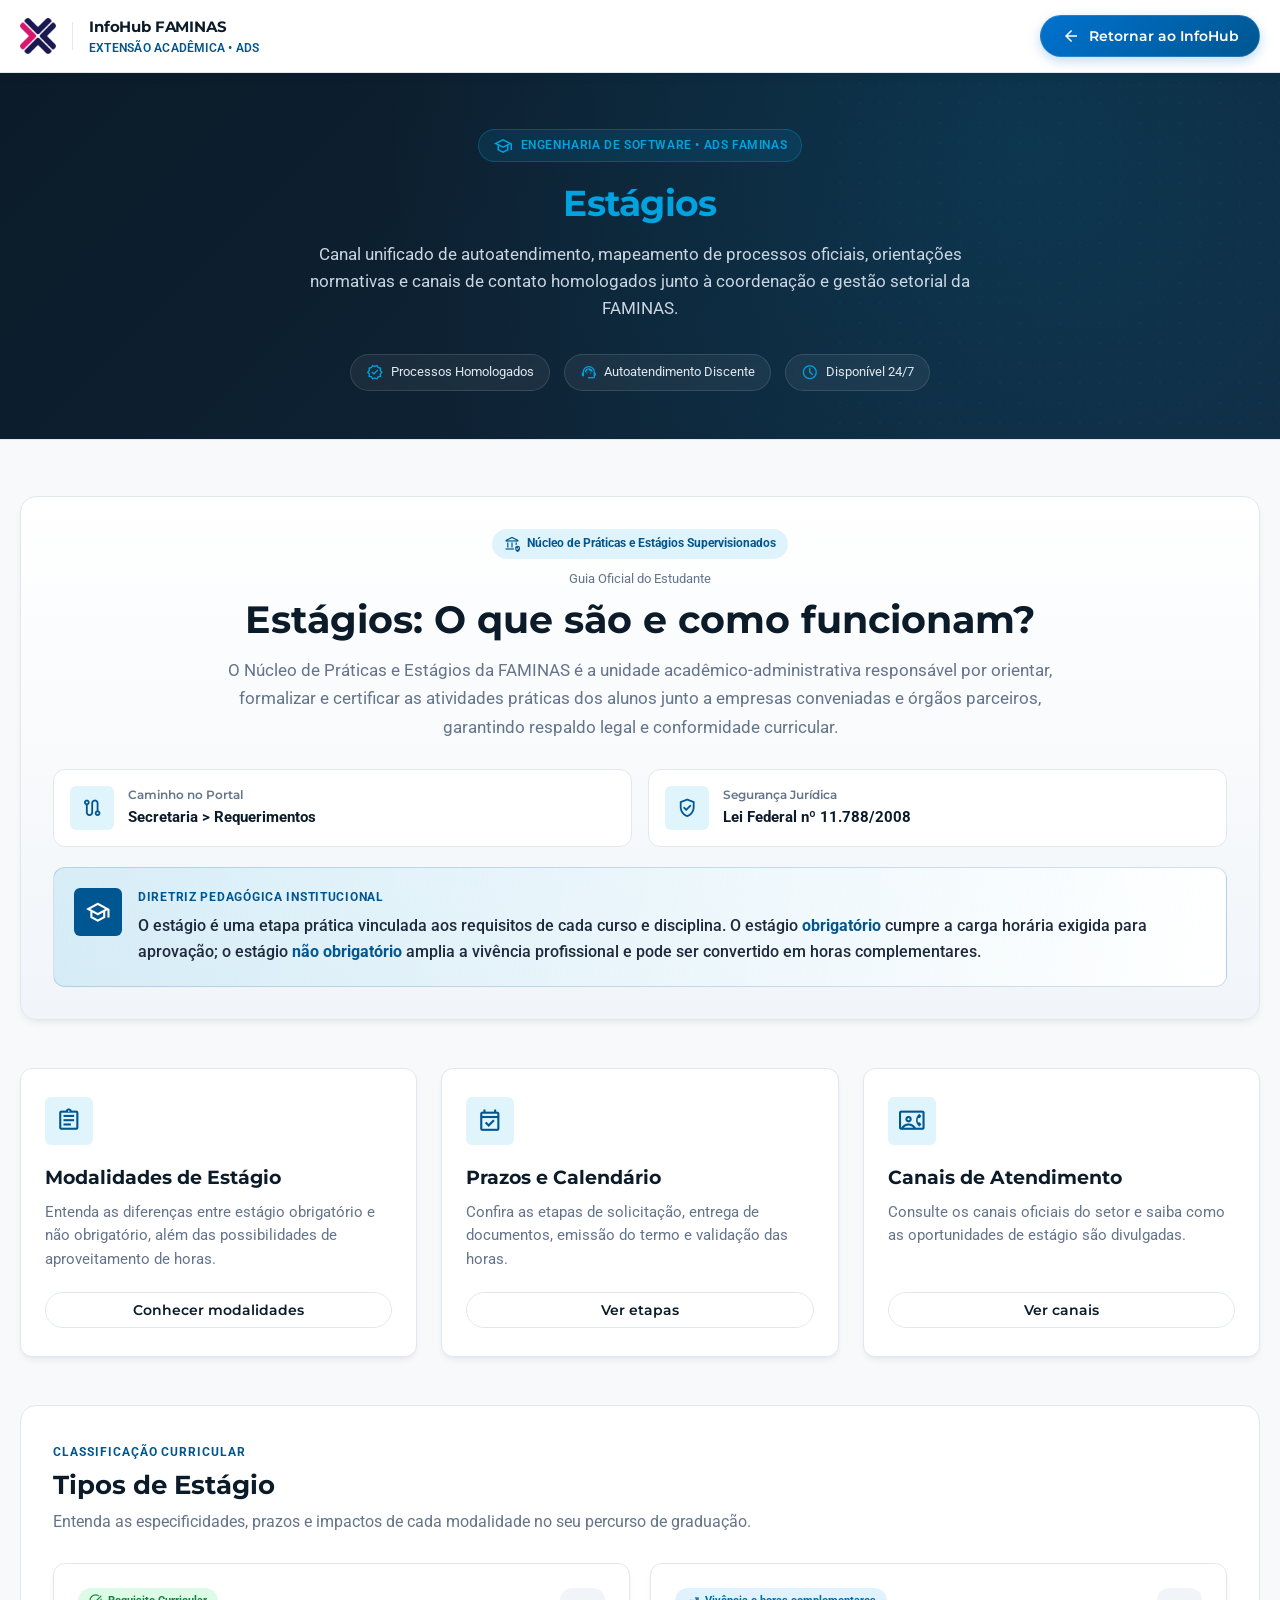
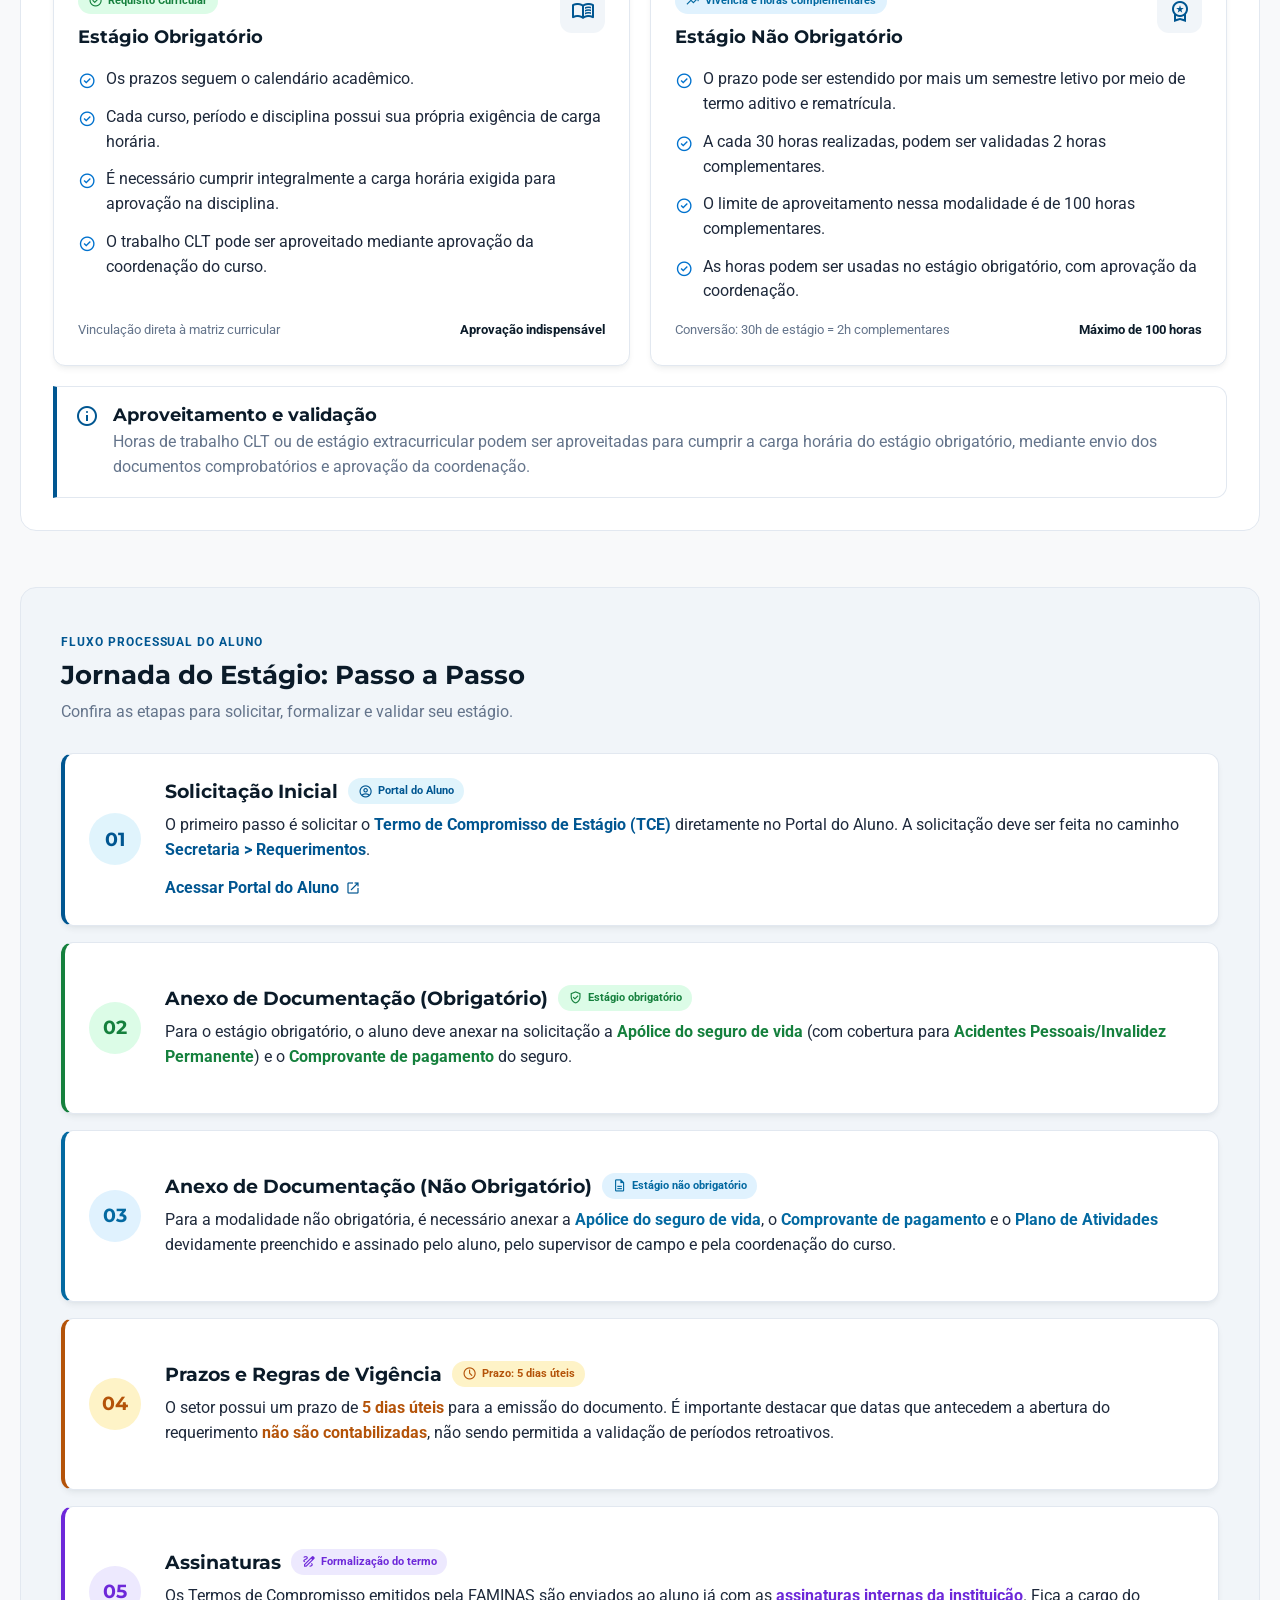
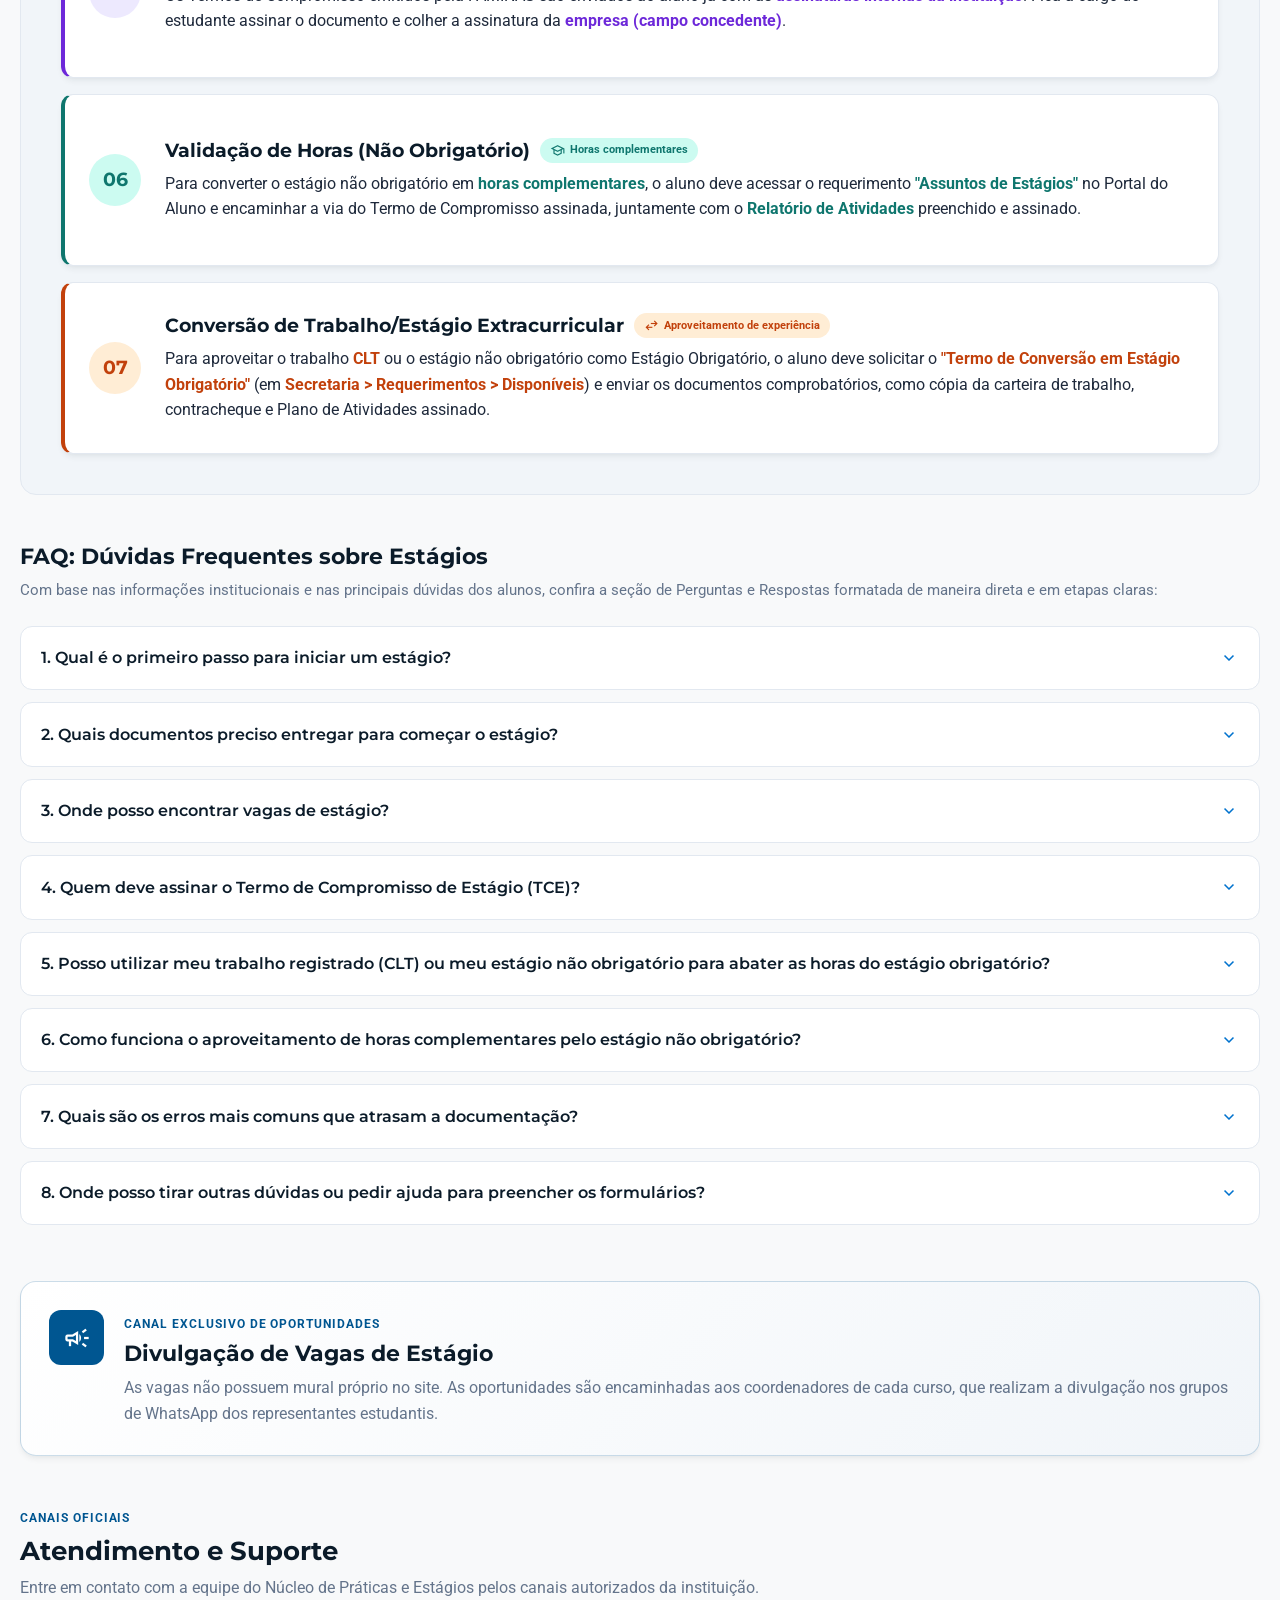
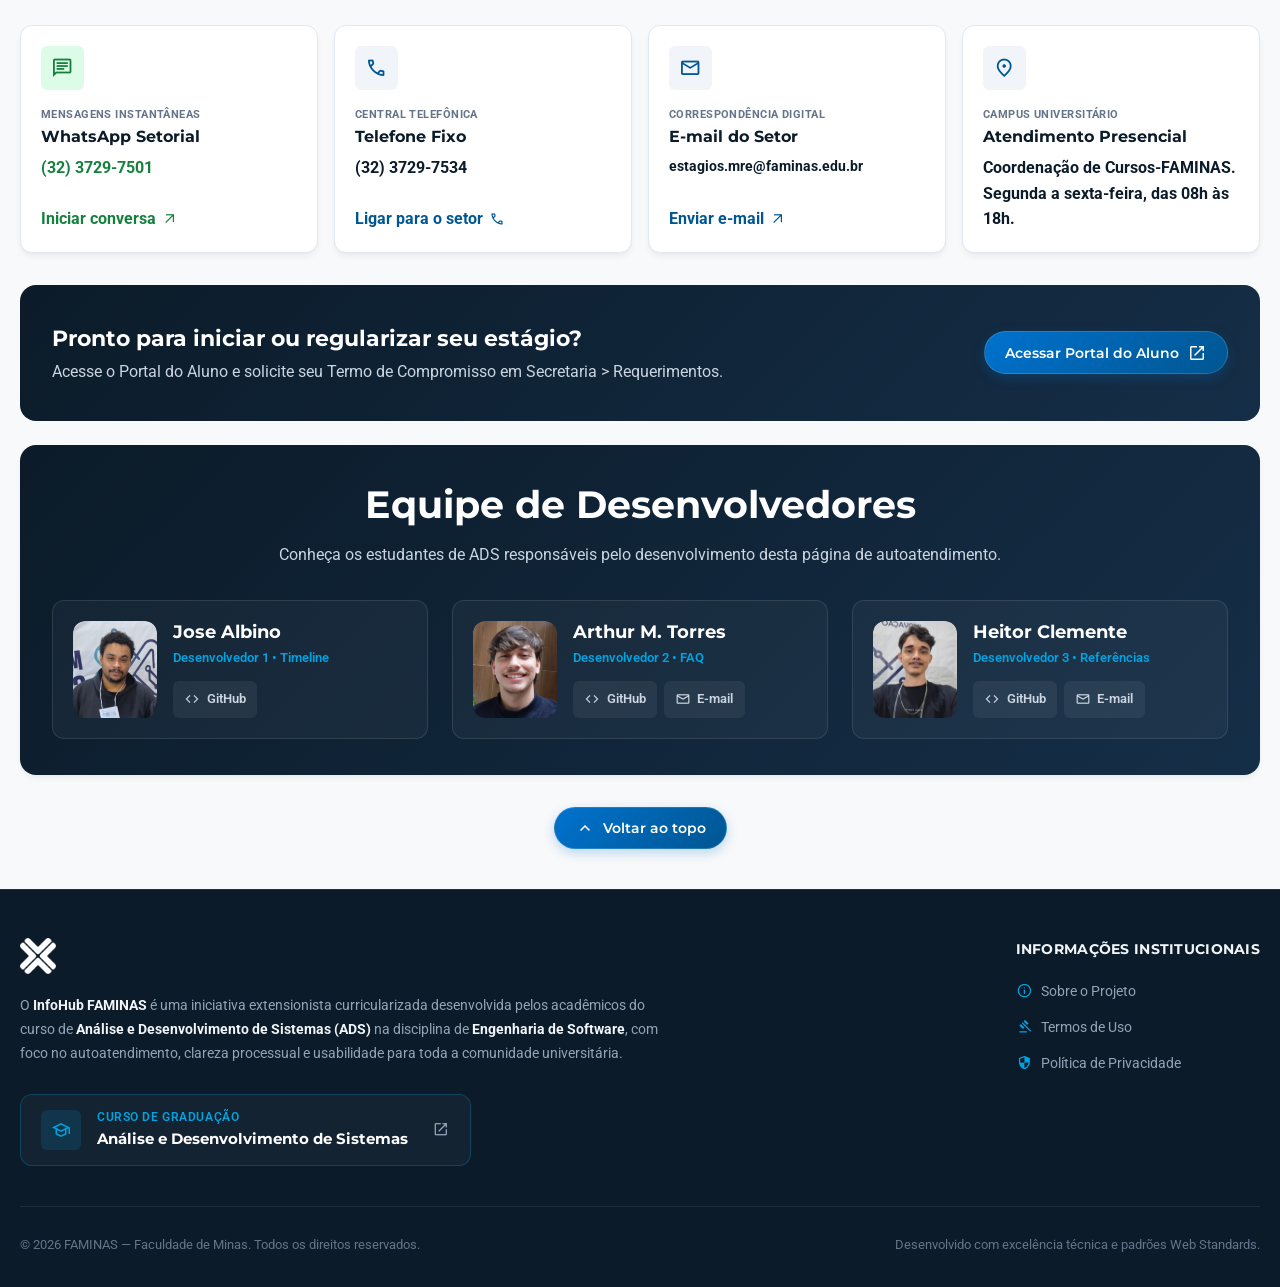
==== commit ba4d140e: "Página atualizada com links e seções funcionais" ====
--- a/index.html
+++ b/index.html
@@ -10,7 +10,7 @@
        Ajuste a tag <title> e a <meta description> para o nome do seu setor.
        Exemplo: "Achados e Perdidos — InfoHub FAMINAS"
        ==================================================================== -->
-  <title>Setor: Estágios — InfoHub FAMINAS</title>
+  <title>Estágios — InfoHub FAMINAS</title>
   <meta name="description"
     content="Canal de autoatendimento institucional desenvolvido pelos discentes de Análise e Desenvolvimento de Sistemas (ADS) na disciplina de Engenharia de Software da FAMINAS." />
 
@@ -80,7 +80,7 @@
 
         <!-- [EDITÁVEL]: Nome do Setor -->
         <h1 id="hero-heading" class="hero-title">
-          Setor: <span>Estágios</span>
+        <span>Estágios</span>
         </h1>
 
         <!-- [EDITÁVEL]: Descrição e Propósito do Setor apurados na entrevista -->
@@ -393,11 +393,11 @@
         </section>
 
         <!-- EXEMPLO DE BLOCO 3: Perguntas Frequentes (FAQ) -->
-        <div id="faq" style="margin-top: 3rem;">
-          <h3 style="font-size: 1.35rem; color: var(--color-primary-navy); margin-bottom: 0.5rem;">
+        <div id="faq" class="faq-section">
+          <h3 class="faq-heading">
             FAQ: Dúvidas Frequentes sobre Estágios
           </h3>
-          <p style="color: var(--color-text-muted); font-size: 0.95rem; margin-bottom: 1.5rem;">
+          <p class="faq-description">
             Com base nas informações institucionais e nas principais dúvidas dos alunos, confira a seção de Perguntas e
             Respostas formatada de maneira direta e em etapas claras:
           </p>
@@ -627,6 +627,82 @@
     </section>
   </main>
 
+  <!-- EQUIPE DE DESENVOLVEDORES -->
+  <section id="equipe" class="team-section" aria-labelledby="team-heading">
+    <div class="container">
+      <div class="team-panel">
+        <div class="team-section-header">
+          <h2 id="team-heading">Equipe de Desenvolvedores</h2>
+          <p>Conheça os estudantes de ADS responsáveis pelo desenvolvimento desta página de autoatendimento.</p>
+        </div>
+
+        <div class="team-grid">
+          <!-- DEV 1: Jose Albino -->
+          <article class="team-card">
+            <div class="team-avatar">
+              <img src="./assets/images/jose.jpeg" alt="Foto de Jose Albino" class="avatar-img" />
+            </div>
+            <div class="team-info">
+              <h3>Jose Albino</h3>
+              <span class="team-role">Desenvolvedor 1 • Timeline</span>
+              <div class="team-links">
+                <a href="https://github.com/JoseCarlosAj" target="_blank" rel="noopener noreferrer" class="team-btn">
+                  <span class="material-symbols-outlined" aria-hidden="true">code</span> GitHub
+                </a>
+              </div>
+            </div>
+          </article>
+
+          <!-- DEV 2: Arthur M. Torres (Loiro) -->
+          <article class="team-card">
+            <div class="team-avatar">
+              <img src="./assets/images/arthur.jpeg" alt="Foto de Arthur M. Torres" class="avatar-img" />
+            </div>
+            <div class="team-info">
+              <h3>Arthur M. Torres</h3>
+              <span class="team-role">Desenvolvedor 2 • FAQ</span>
+              <div class="team-links">
+                <a href="https://github.com/ArthurTorresDev" target="_blank" rel="noopener noreferrer" class="team-btn">
+                  <span class="material-symbols-outlined" aria-hidden="true">code</span> GitHub
+                </a>
+                <a href="mailto:arthur.dev.torres@gmail.com" class="team-btn">
+                  <span class="material-symbols-outlined" aria-hidden="true">mail</span> E-mail
+                </a>
+              </div>
+            </div>
+          </article>
+
+          <!-- DEV 3: Heitor Clemente -->
+          <article class="team-card">
+            <div class="team-avatar">
+              <img src="./assets/images/heitor.jpeg" alt="Foto de Heitor Clemente" class="avatar-img" />
+            </div>
+            <div class="team-info">
+              <h3>Heitor Clemente</h3>
+              <span class="team-role">Desenvolvedor 3 • Referências</span>
+              <div class="team-links">
+                <a href="https://github.com/Heitor011" target="_blank" rel="noopener noreferrer" class="team-btn">
+                  <span class="material-symbols-outlined" aria-hidden="true">code</span> GitHub
+                </a>
+                <a href="mailto:heitorclemente011@gmail.com" class="team-btn">
+                  <span class="material-symbols-outlined" aria-hidden="true">mail</span> E-mail
+                </a>
+              </div>
+            </div>
+          </article>
+        </div>
+      </div>
+
+      <div class="back-to-top-wrap">
+        <button type="button" class="btn btn-primary-highlight back-to-top-btn"
+          aria-label="Voltar ao topo da página">
+          <span class="material-symbols-outlined" aria-hidden="true">keyboard_arrow_up</span>
+          Voltar ao topo
+        </button>
+      </div>
+    </div>
+  </section>
+
   <!-- ====================================================================
        RODAPÉ INSTITUCIONAL OFICIAL (RIGOROSAMENTE INALTERADO)
        Preserva a identidade, créditos acadêmicos de ADS e modais legais.
--- a/css/custom.css
+++ b/css/custom.css
@@ -175,6 +175,22 @@
   margin: 1.5rem 0;
 }
 
+.faq-section {
+  margin-top: 3rem;
+}
+
+.faq-heading {
+  font-size: 1.35rem;
+  color: var(--color-primary-navy);
+  margin-bottom: 0.5rem;
+}
+
+.faq-description {
+  color: var(--color-text-muted);
+  font-size: 0.95rem;
+  margin-bottom: 1.5rem;
+}
+
 .faq-item {
   background-color: var(--color-bg-card);
   border: 1px solid var(--color-border);
@@ -302,6 +318,148 @@
 .faq-contact-item a:hover {
   text-decoration: underline;
   color: var(--color-primary-blue);
+}
+
+#features {
+  padding-bottom: 1.5rem;
+}
+
+.team-section {
+  padding: 0 0 2.5rem;
+}
+
+.team-panel {
+  padding: 2.25rem 2rem;
+  border-radius: var(--radius-lg);
+  background: linear-gradient(135deg, var(--color-primary-navy), #152E47);
+  box-shadow: var(--shadow-card);
+}
+
+.team-section-header {
+  max-width: 760px;
+  margin: 0 auto 2rem;
+  text-align: center;
+}
+
+.team-section-header h2 {
+  margin: 0 0 0.75rem;
+  color: var(--color-text-inverse);
+  font-size: clamp(1.9rem, 3vw, 2.6rem);
+}
+
+.team-section-header p {
+  color: var(--color-text-inverse-muted);
+  font-size: 1rem;
+  line-height: 1.7;
+  margin: 0;
+}
+
+.team-grid {
+  display: grid;
+  grid-template-columns: 1fr;
+  gap: 1.5rem;
+}
+
+@media (min-width: 768px) {
+  .team-grid {
+    grid-template-columns: repeat(2, minmax(0, 1fr));
+  }
+}
+
+@media (min-width: 1024px) {
+  .team-grid {
+    grid-template-columns: repeat(3, minmax(0, 1fr));
+  }
+}
+
+.team-card {
+  display: flex;
+  align-items: stretch;
+  gap: 1rem;
+  min-width: 0;
+  padding: 1.25rem;
+  border: 1px solid rgba(255, 255, 255, 0.1);
+  border-radius: var(--radius-md);
+  background-color: rgba(255, 255, 255, 0.04);
+  transition: transform var(--transition-smooth), border-color var(--transition-smooth), background-color var(--transition-smooth);
+}
+
+.team-card:hover {
+  transform: translateY(-3px);
+  border-color: var(--color-cyan-faminas);
+  background-color: rgba(255, 255, 255, 0.07);
+}
+
+.team-avatar {
+  position: relative;
+  width: 5.25rem;
+  min-height: 4.75rem;
+  flex: 0 0 auto;
+  align-self: stretch;
+  border-radius: var(--radius-md);
+  overflow: hidden;
+  background: var(--color-primary-navy-light);
+}
+
+.avatar-img {
+  position: absolute;
+  inset: 0;
+  width: 100%;
+  height: 100%;
+  object-fit: cover;
+  display: block;
+  border-radius: inherit;
+}
+
+.team-info {
+  display: flex;
+  flex: 1;
+  flex-direction: column;
+  min-width: 0;
+}
+
+.team-info h3 {
+  margin: 0 0 0.35rem;
+  color: var(--color-text-inverse);
+  font-size: 1.1rem;
+}
+
+.team-role {
+  color: var(--color-cyan-faminas);
+  font-size: 0.8rem;
+  font-weight: 600;
+  margin-bottom: 0.75rem;
+}
+
+.team-links {
+  display: flex;
+  flex-wrap: wrap;
+  gap: 0.4rem;
+}
+
+.team-btn {
+  display: inline-flex;
+  align-items: center;
+  gap: 0.4rem;
+  padding: 0.45rem 0.65rem;
+  border: 1px solid transparent;
+  border-radius: var(--radius-sm);
+  background-color: rgba(255, 255, 255, 0.06);
+  color: var(--color-text-inverse-muted);
+  font-size: 0.8rem;
+  font-weight: 600;
+  text-decoration: none;
+  transition: background-color var(--transition-fast), color var(--transition-fast);
+}
+
+.team-btn:hover {
+  background-color: rgba(255, 255, 255, 0.18);
+  color: var(--color-text-inverse);
+  text-decoration: none;
+}
+
+.team-btn .material-symbols-outlined {
+  font-size: 1rem;
 }
 
 /* Conteúdo do Setor de Estágios */
@@ -503,6 +661,13 @@
   border-radius: var(--radius-md);
   background: var(--color-bg-card);
   box-shadow: var(--shadow-card);
+  transition: transform var(--transition-smooth), border-color var(--transition-smooth), box-shadow var(--transition-smooth);
+}
+
+.modality-card:hover {
+  transform: translateY(-3px);
+  border-color: var(--color-primary-blue);
+  box-shadow: var(--shadow-hover);
 }
 
 .modality-card-heading {
@@ -658,6 +823,13 @@
   border-radius: var(--radius-md);
   background-color: var(--color-bg-card);
   box-shadow: var(--shadow-card);
+  transition: transform var(--transition-smooth), border-color var(--transition-smooth), box-shadow var(--transition-smooth);
+}
+
+.journey-card:hover {
+  transform: translateY(-3px);
+  border-color: var(--journey-accent);
+  box-shadow: var(--shadow-hover);
 }
 
 .journey-card:nth-child(2) {
@@ -900,6 +1072,12 @@
   overflow-wrap: anywhere;
 }
 
+.back-to-top-wrap {
+  display: flex;
+  justify-content: center;
+  margin: 2rem 0 0;
+}
+
 .contact-email {
   font-size: 0.87rem;
 }
@@ -1018,4 +1196,8 @@
     flex-direction: column;
     padding: 1.5rem;
   }
-}
+
+  .team-panel {
+    padding: 1.5rem;
+  }
+}
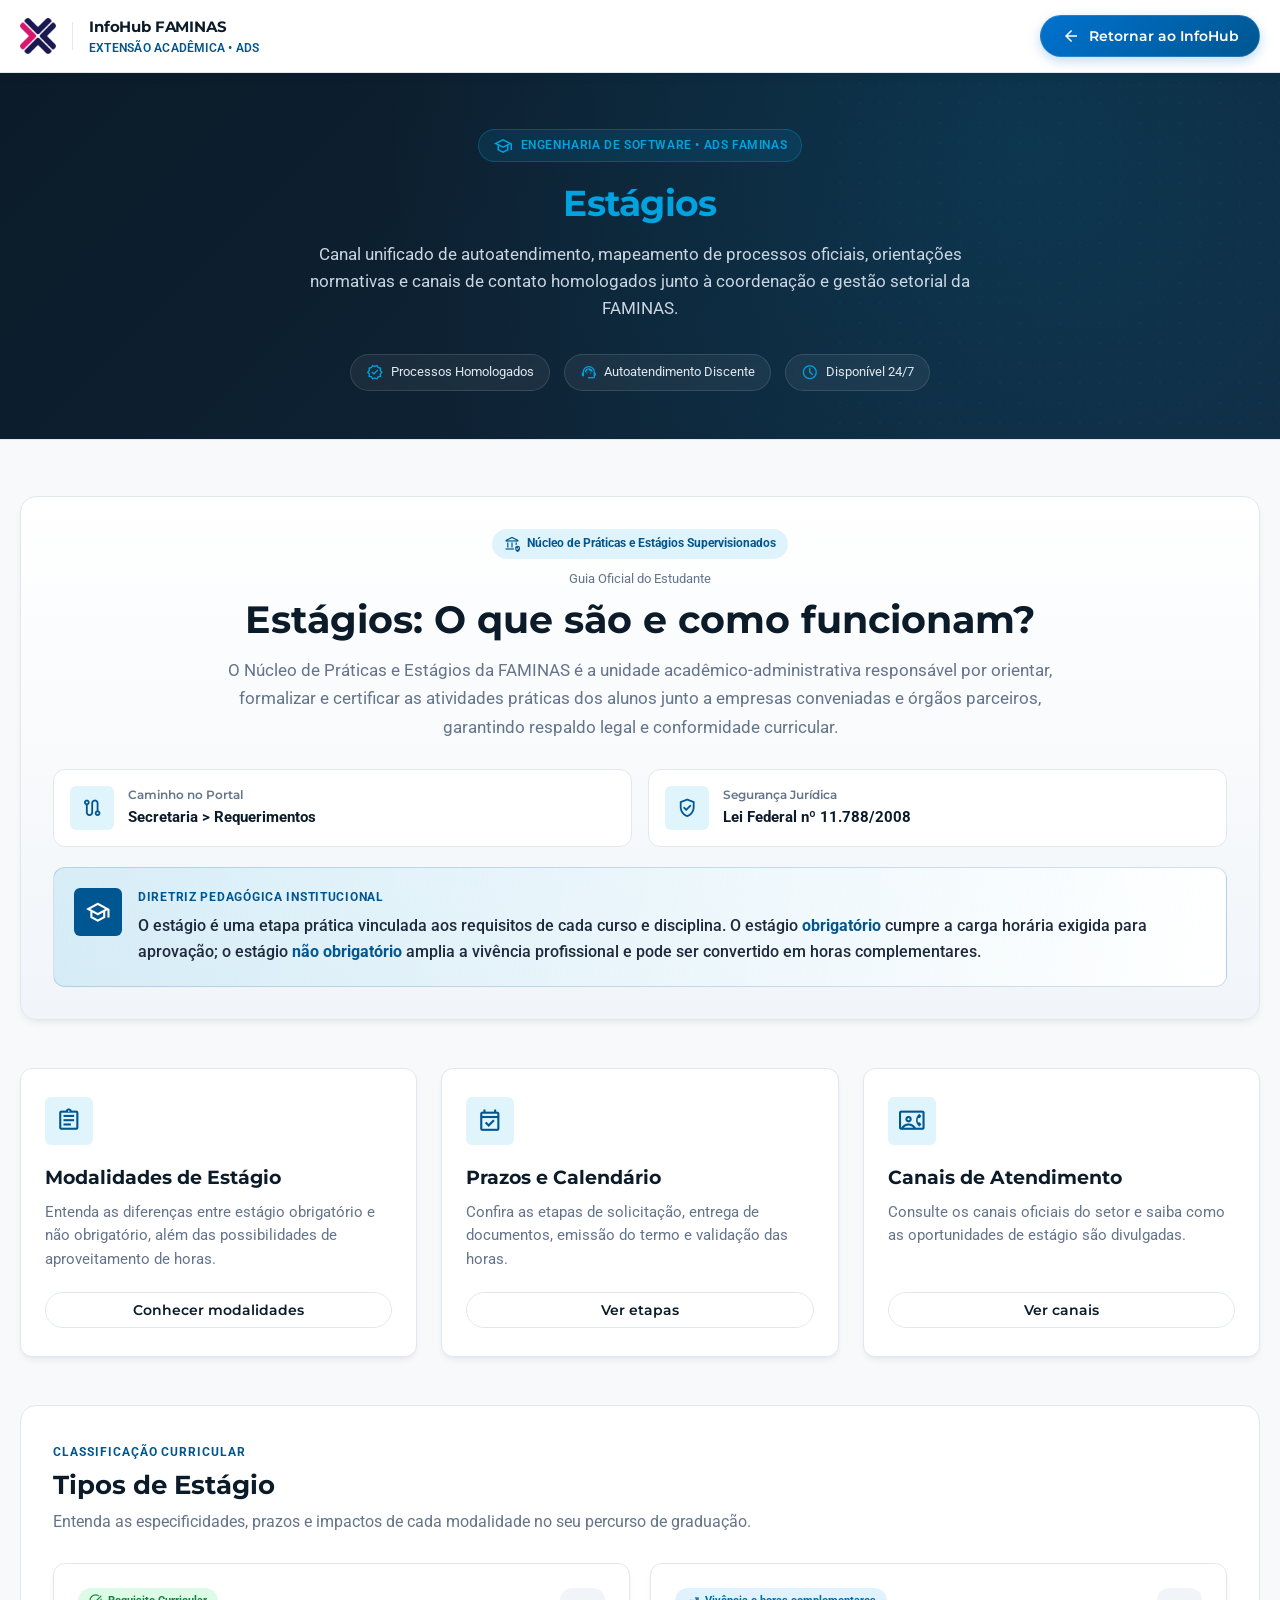
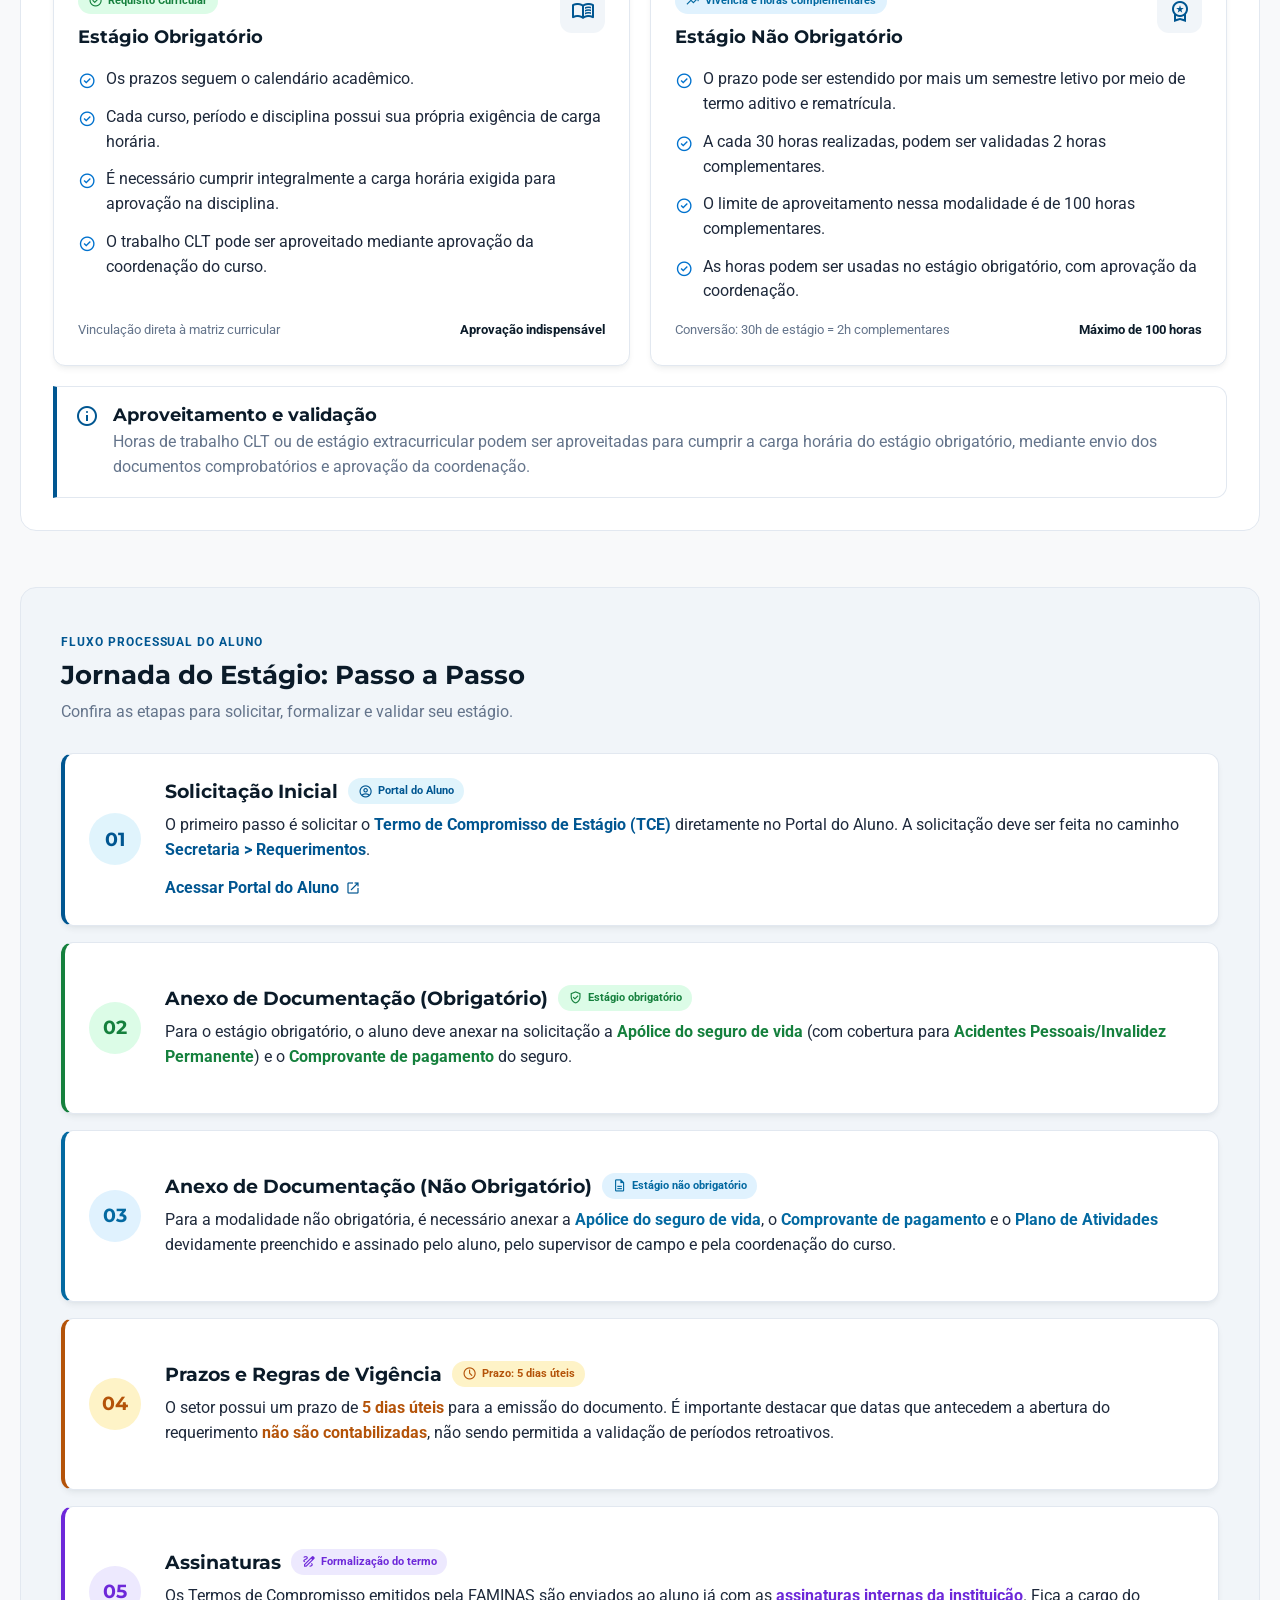
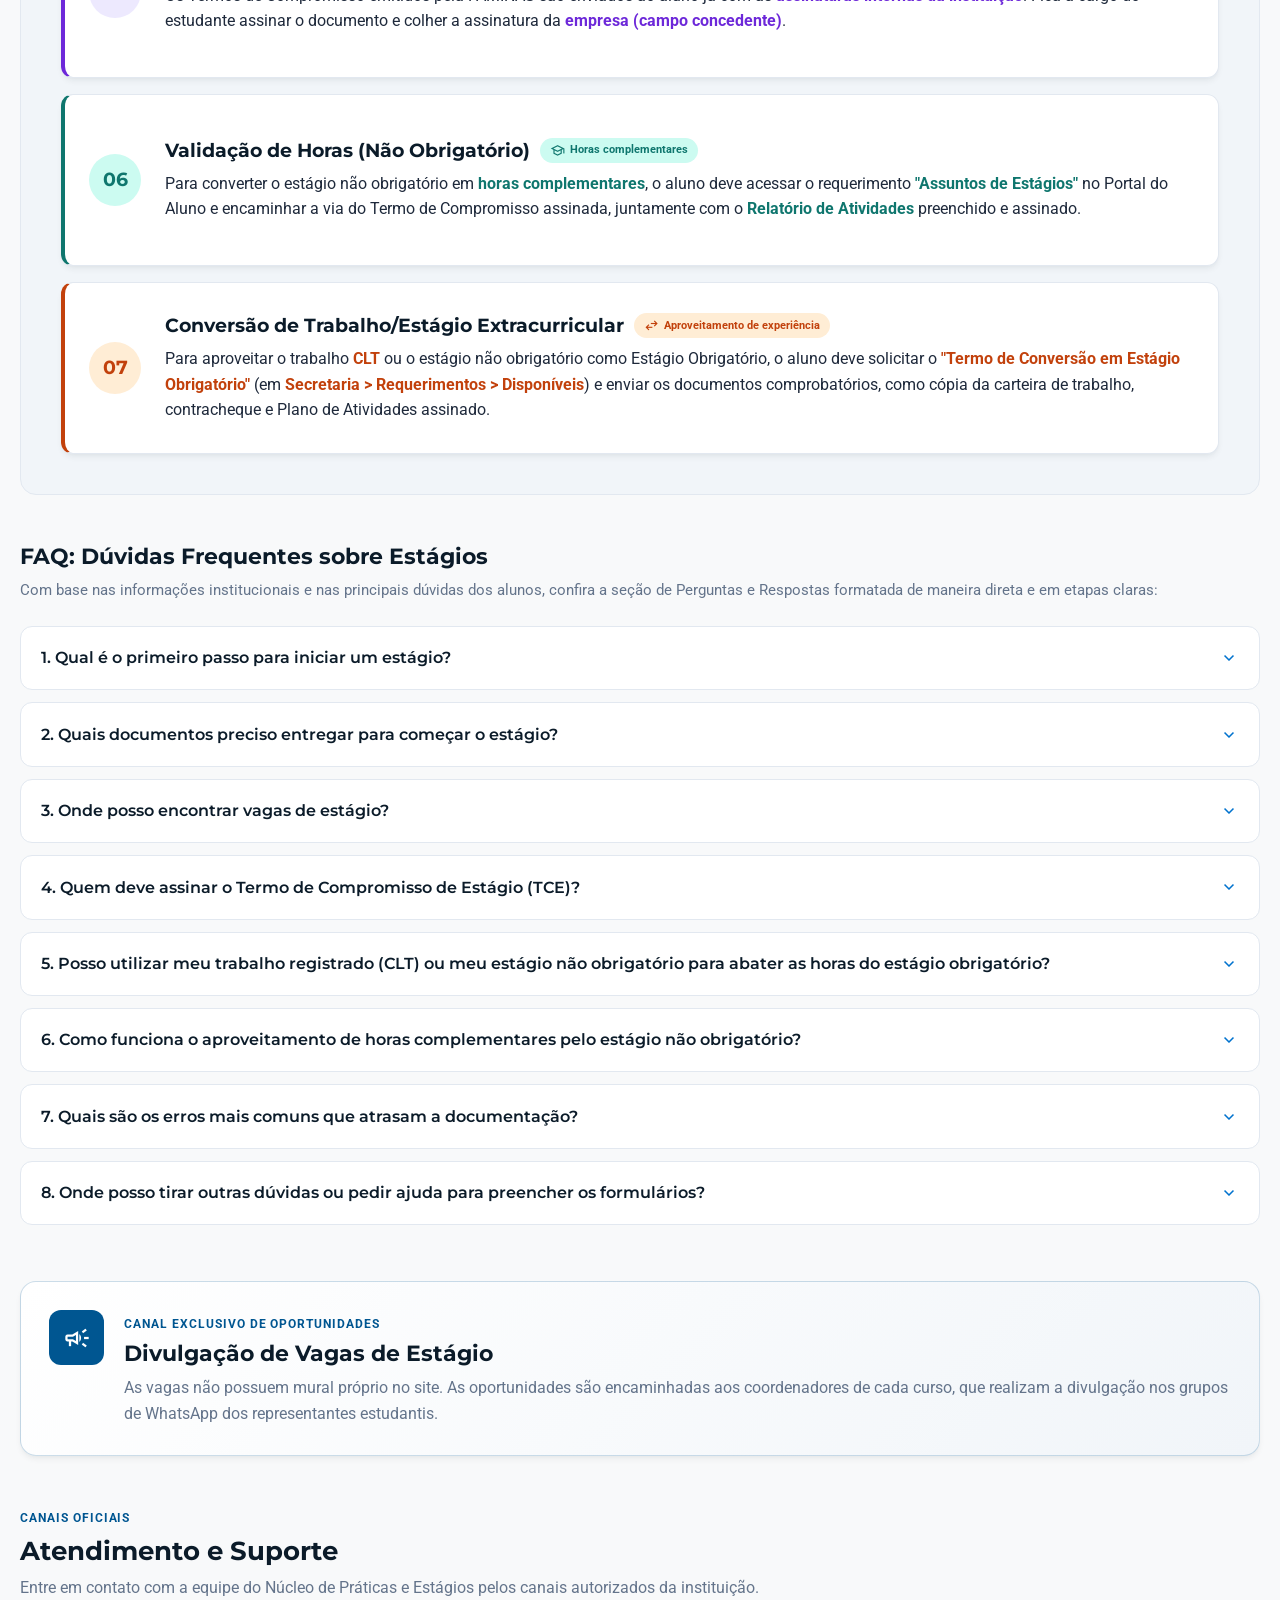
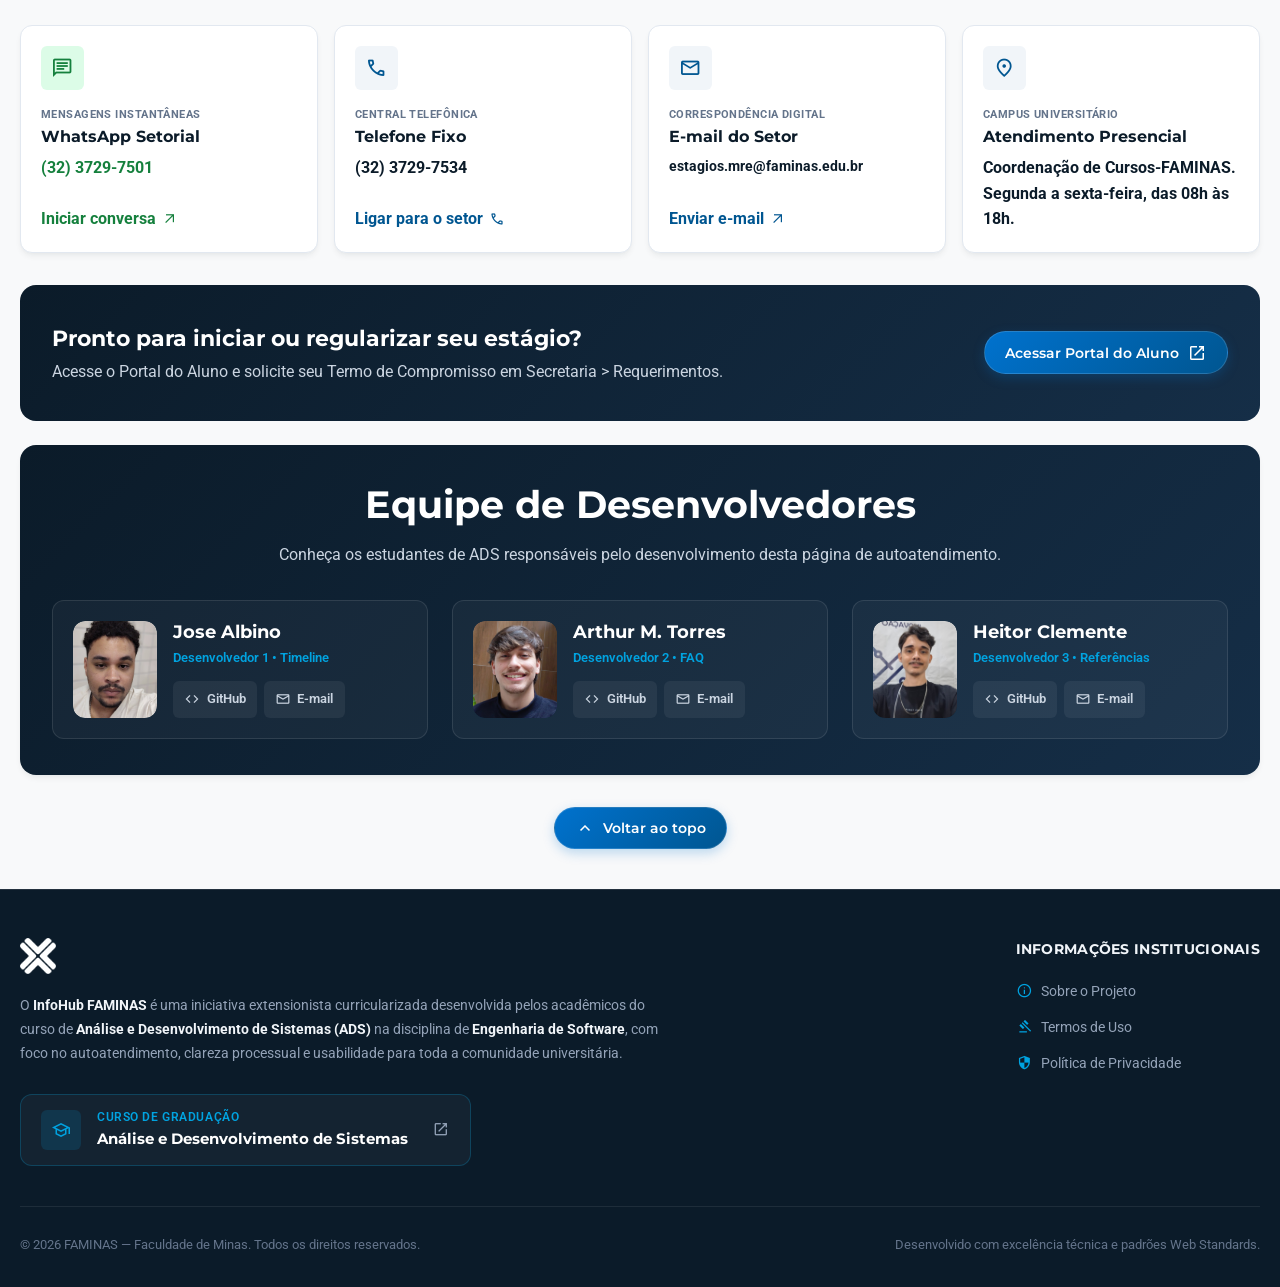
==== commit 0f21bac8: "Jose Update" ====
--- a/index.html
+++ b/index.html
@@ -649,7 +649,14 @@
                 <a href="https://github.com/JoseCarlosAj" target="_blank" rel="noopener noreferrer" class="team-btn">
                   <span class="material-symbols-outlined" aria-hidden="true">code</span> GitHub
                 </a>
-              </div>
+
+                <a href="mailto:juniordk2000@gmail.com" class="team-btn">
+                  <span class="material-symbols-outlined" aria-hidden="true">mail</span> E-mail
+                </a>
+                
+              </div>
+
+              
             </div>
           </article>
 
